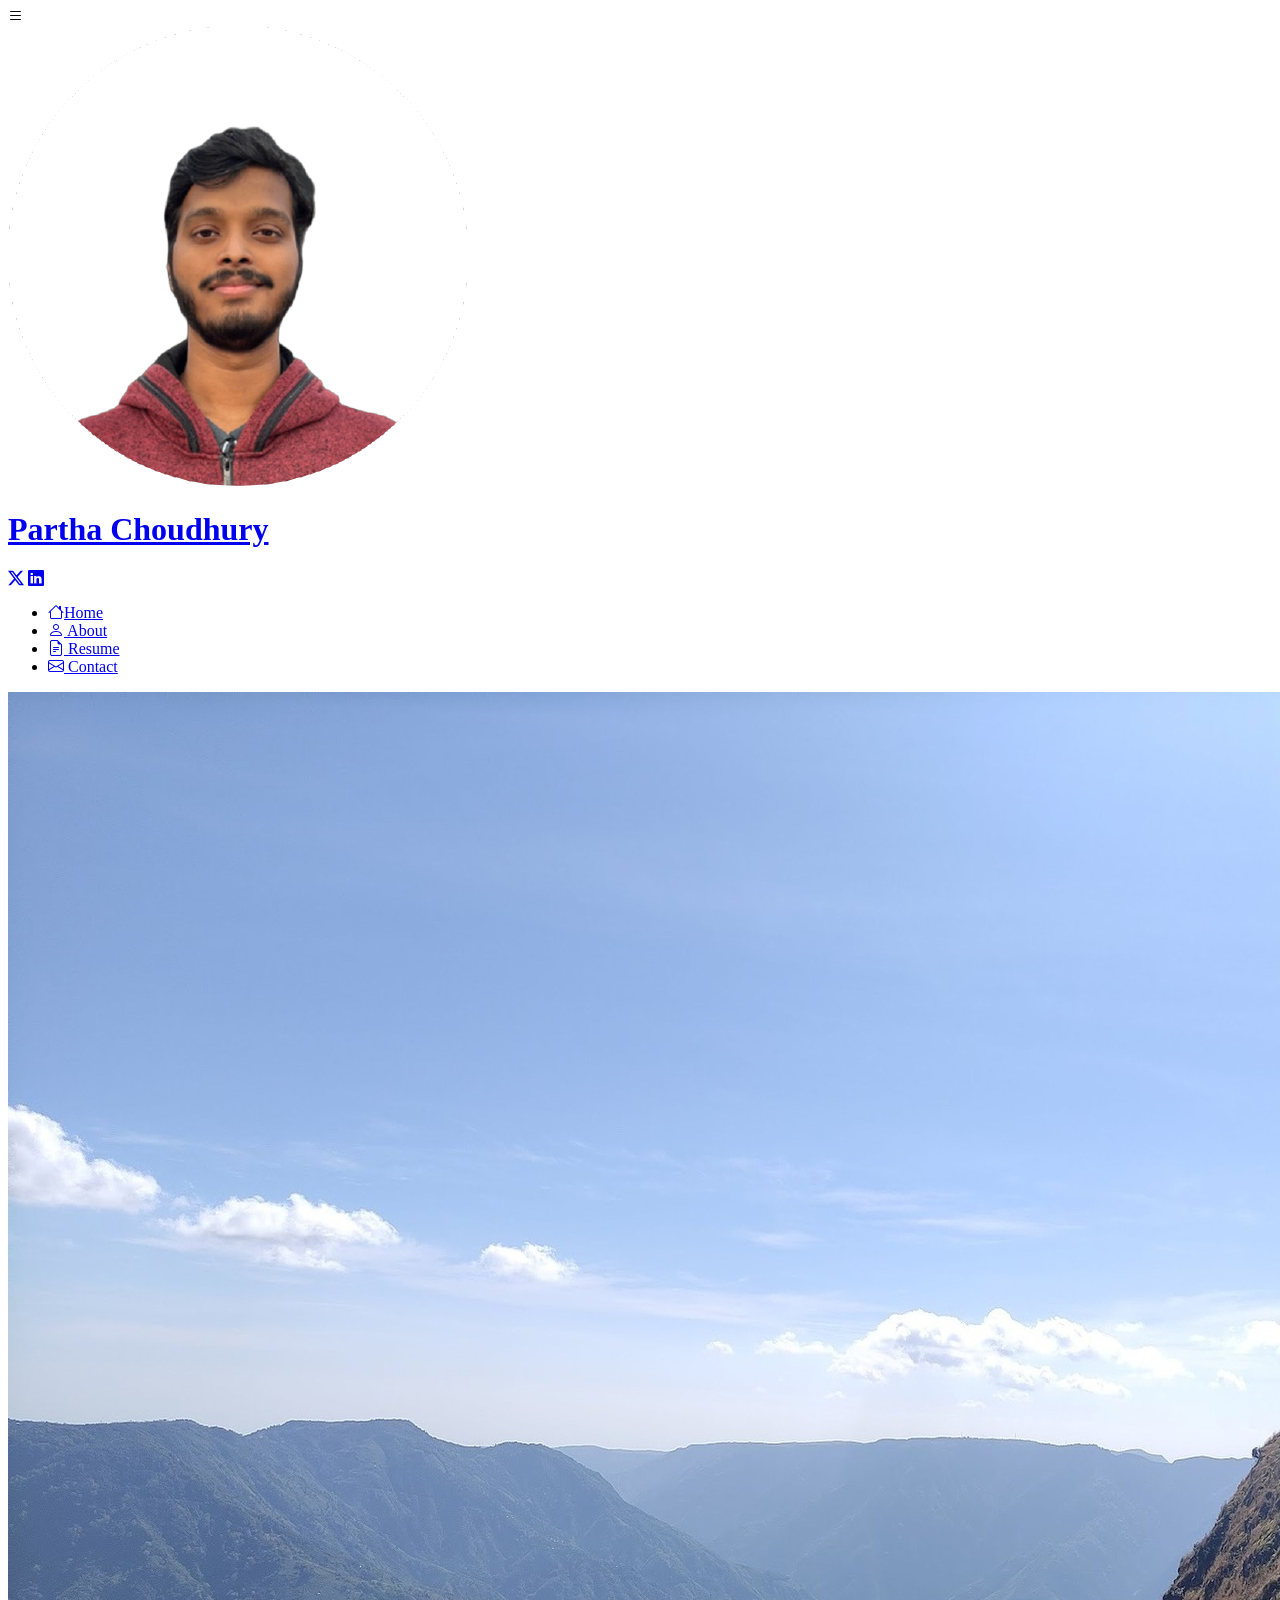
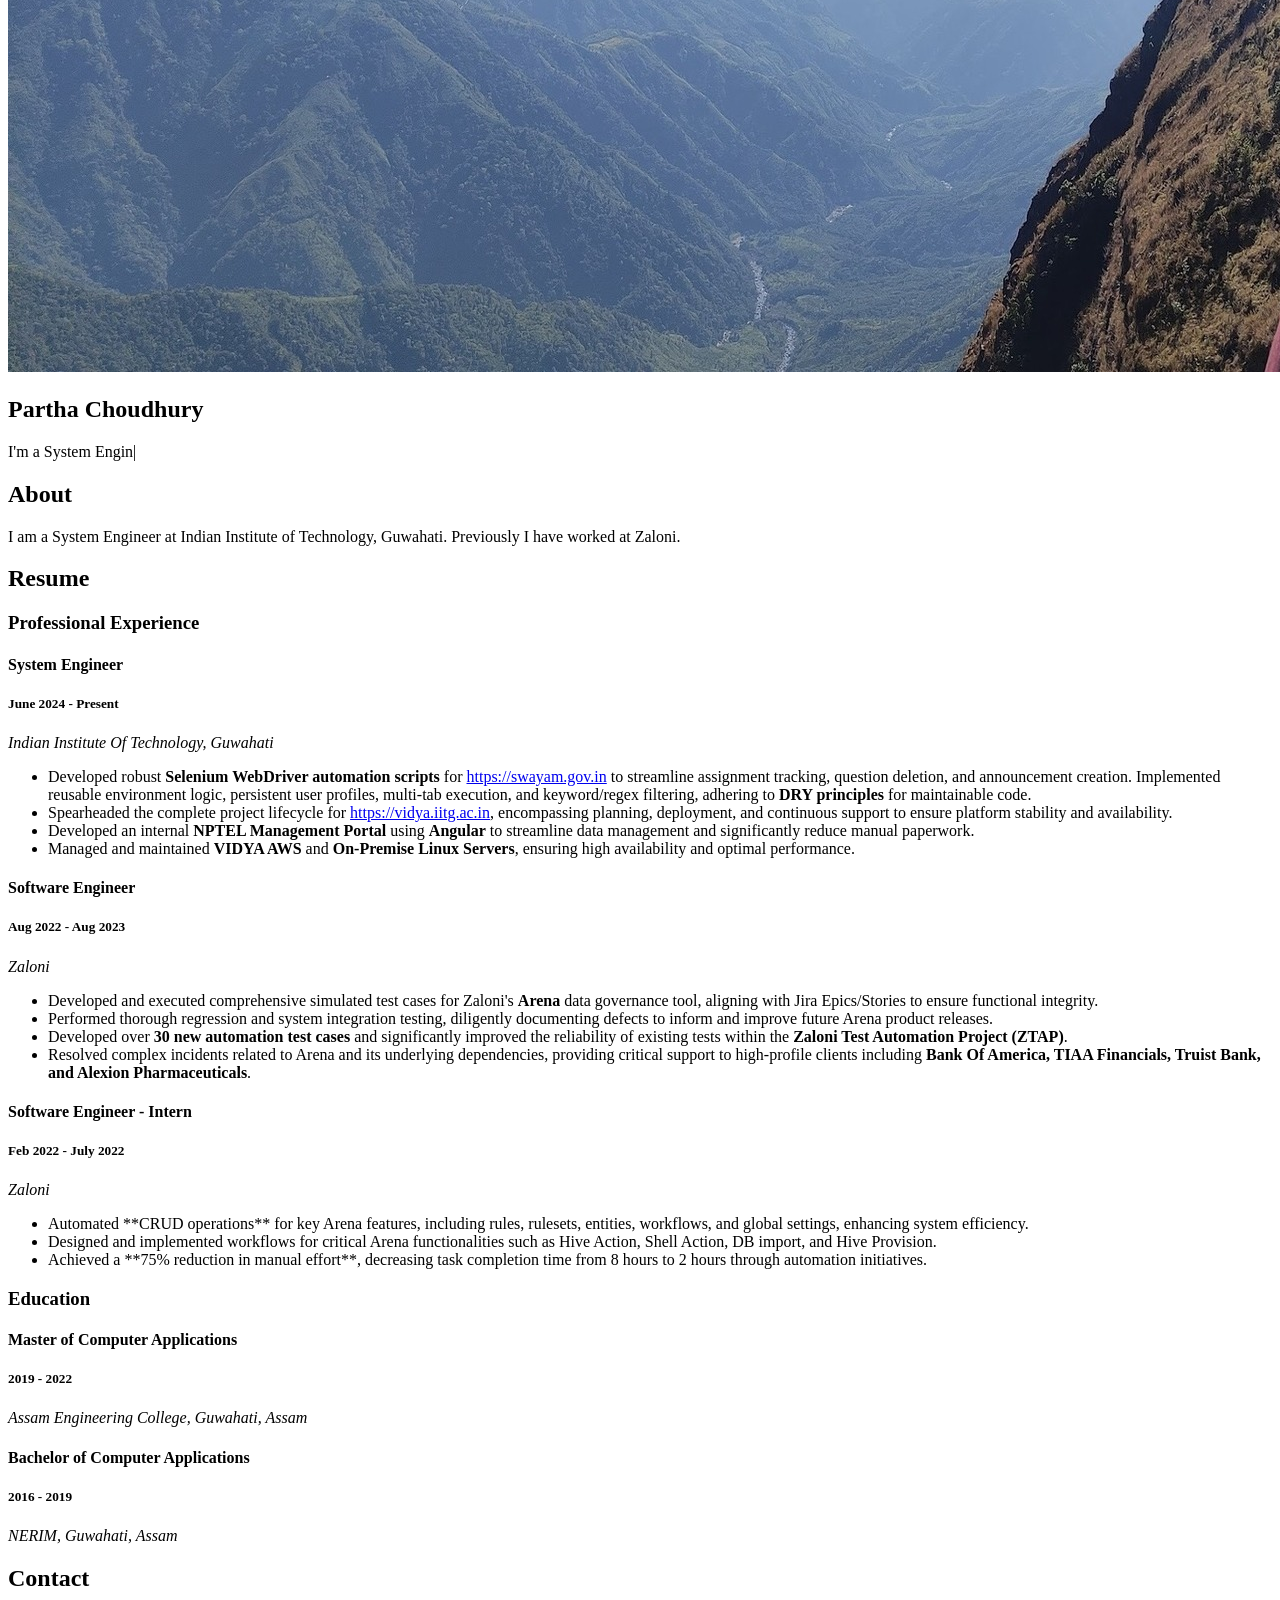
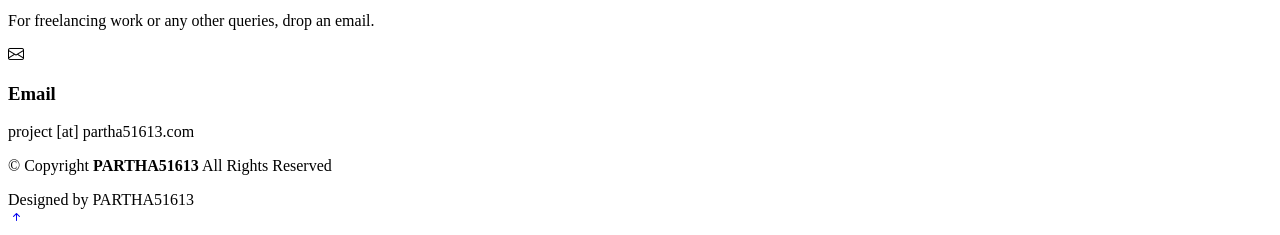
==== index.html @ d81b8157 "Update index.html" ====
<!DOCTYPE html>
<html lang="en">

<head>
  <meta charset="utf-8">
  <meta content="width=device-width, initial-scale=1.0" name="viewport">
  <title>Portfolio</title>
  <meta content="" name="description">
  <meta content="" name="keywords">

  <!-- Favicons -->
  <!-- <link href="assets/img/favicon.png" rel="icon"> -->
  <link href="assets/img/apple-touch-icon.png" rel="apple-touch-icon">

  <!-- Fonts -->
  <link href="https://fonts.googleapis.com" rel="preconnect">
  <link href="https://fonts.gstatic.com" rel="preconnect" crossorigin>
  <link href="https://fonts.googleapis.com/css2?family=Roboto:ital,wght@0,100;0,300;0,400;0,500;0,700;0,900;1,100;1,300;1,400;1,500;1,700;1,900&family=Poppins:ital,wght@0,100;0,200;0,300;0,400;0,500;0,600;0,700;0,800;0,900;1,100;1,200;1,300;1,400;1,500;1,600;1,700;1,800;1,900&family=Raleway:ital,wght@0,100;0,200;0,300;0,400;0,500;0,600;0,700;0,800;0,900;1,100;1,200;1,300;1,400;1,500;1,600;1,700;1,800;1,900&display=swap" rel="stylesheet">

  <!-- Vendor CSS Files -->
  <link href="assets/vendor/bootstrap/css/bootstrap.min.css" rel="stylesheet">
  <link href="assets/vendor/bootstrap-icons/bootstrap-icons.css" rel="stylesheet">
  <link href="assets/vendor/aos/aos.css" rel="stylesheet">
  <link href="assets/vendor/glightbox/css/glightbox.min.css" rel="stylesheet">
  <link href="assets/vendor/swiper/swiper-bundle.min.css" rel="stylesheet">

  <!-- Main CSS File -->
  <link href="assets/css/main.css" rel="stylesheet">
</head>

<body class="index-page">

  <header id="header" class="header dark-background d-flex flex-column">
    <i class="header-toggle d-xl-none bi bi-list"></i>

    <div class="profile-img">
      <img src="assets/img/my-profile-img.png" alt="" class="img-fluid rounded-circle">
    </div>

    <a href="index.html" class="logo d-flex align-items-center justify-content-center">
      <!-- Uncomment the line below if you also wish to use an image logo -->
      <!-- <img src="assets/img/logo.png" alt=""> -->
      <h1 class="sitename">Partha Choudhury</h1>
    </a>

    <div class="social-links text-center">
      <a href="https://x.com/partha51613" class="twitter"><i class="bi bi-twitter-x"></i></a>
      <a href="https://www.linkedin.com/in/partha51613/" class="linkedin"><i class="bi bi-linkedin"></i></a>
    </div>

    <nav id="navmenu" class="navmenu">
      <ul>
        <li><a href="#hero" class="active"><i class="bi bi-house navicon"></i>Home</a></li>
        <li><a href="#about"><i class="bi bi-person navicon"></i> About</a></li>
        <li><a href="#resume"><i class="bi bi-file-earmark-text navicon"></i> Resume</a></li>
        <!-- <li><a href="#portfolio"><i class="bi bi-images navicon"></i> Portfolio</a></li> -->
        <!-- <li><a href="#services"><i class="bi bi-hdd-stack navicon"></i> Services</a></li> -->
        <li><a href="#contact"><i class="bi bi-envelope navicon"></i> Contact</a></li>
      </ul>
    </nav>

  </header>

  <main class="main">

    <!-- Hero Section -->
    <section id="hero" class="hero section dark-background">

      <img src="assets/img/hero-bg.jpg" alt="" data-aos="fade-in" class="">

      <div class="container" data-aos="fade-up" data-aos-delay="100">
        <h2>Partha Choudhury</h2>
        <!-- <p>I'm <span class="typed" data-typed-items=" Developer, Freelancer, Photographer">Designer</span><span class="typed-cursor typed-cursor--blink" aria-hidden="true"></span><span class="typed-cursor typed-cursor--blink" aria-hidden="true"></span></p> -->
        <p>I'm a <span class="typed" data-typed-items="System Engineer, Freelancer">Designer</span><span class="typed-cursor typed-cursor--blink" aria-hidden="true"></span><span class="typed-cursor typed-cursor--blink" aria-hidden="true"></span></p>
      </div>

    </section><!-- /Hero Section -->

    <!-- About Section -->
    <section id="about" class="about section">

      <!-- Section Title -->
      <div class="container section-title" data-aos="fade-up">
        <h2>About</h2>
        <p>I am a System Engineer at Indian Institute of Technology, Guwahati. Previously I have worked at Zaloni.</p>
      </div><!-- End Section Title -->

      <!-- <div class="container" data-aos="fade-up" data-aos-delay="100">
        <div class="row gy-4 justify-content-center">
          <div class="col-lg-4">
            <img src="assets/img/my-profile-img.jpg" class="img-fluid" alt="">
          </div>
        </div>
      </div> -->
    </section><!-- /About Section -->

    <!-- Stats Section -->
    <!-- <section id="stats" class="stats section">

      <div class="container" data-aos="fade-up" data-aos-delay="100">

        <div class="row gy-4">

          <div class="col-lg-3 col-md-6">
            <div class="stats-item">
              <i class="bi bi-emoji-smile"></i>
              <span data-purecounter-start="0" data-purecounter-end="232" data-purecounter-duration="1" class="purecounter"></span>
              <p><strong>Happy Clients</strong> <span>consequuntur quae</span></p>
            </div>
          </div>
    
    
          <div class="col-lg-3 col-md-6">
            <div class="stats-item">
              <i class="bi bi-journal-richtext"></i>
              <span data-purecounter-start="0" data-purecounter-end="521" data-purecounter-duration="1" class="purecounter"></span>
              <p><strong>Projects</strong> <span>adipisci atque cum quia aut</span></p>
            </div>
          </div>

          <div class="col-lg-3 col-md-6">
            <div class="stats-item">
              <i class="bi bi-headset"></i>
              <span data-purecounter-start="0" data-purecounter-end="1453" data-purecounter-duration="1" class="purecounter"></span>
              <p><strong>Hours Of Support</strong> <span>aut commodi quaerat</span></p>
            </div>
          </div>
          <div class="col-lg-3 col-md-6">
            <div class="stats-item">
              <i class="bi bi-people"></i>
              <span data-purecounter-start="0" data-purecounter-end="32" data-purecounter-duration="1" class="purecounter"></span>
              <p><strong>Hard Workers</strong> <span>rerum asperiores dolor</span></p>
            </div>
          </div>

        </div>

      </div>

    </section> 
    -->

    <!-- Skills Section -->
    <section id="skills" class="skills section light-background">

      <!-- Section Title -->
      <!-- <div class="container section-title" data-aos="fade-up">
        <h2>Skills</h2>
        <p>Necessitatibus eius consequatur ex aliquid fuga eum quidem sint consectetur velit</p>
      </div>

      <div class="container" data-aos="fade-up" data-aos-delay="100">

        <div class="row skills-content skills-animation">

          <div class="col-lg-6">

            <div class="progress">
              <span class="skill"><span>HTML</span> <i class="val">100%</i></span>
              <div class="progress-bar-wrap">
                <div class="progress-bar" role="progressbar" aria-valuenow="100" aria-valuemin="0" aria-valuemax="100"></div>
              </div>
            </div>

            <div class="progress">
              <span class="skill"><span>CSS</span> <i class="val">90%</i></span>
              <div class="progress-bar-wrap">
                <div class="progress-bar" role="progressbar" aria-valuenow="90" aria-valuemin="0" aria-valuemax="100"></div>
              </div>
            </div>

            <div class="progress">
              <span class="skill"><span>JavaScript</span> <i class="val">75%</i></span>
              <div class="progress-bar-wrap">
                <div class="progress-bar" role="progressbar" aria-valuenow="75" aria-valuemin="0" aria-valuemax="100"></div>
              </div>
            </div>

          </div>

          <div class="col-lg-6">

            <div class="progress">
              <span class="skill"><span>PHP</span> <i class="val">80%</i></span>
              <div class="progress-bar-wrap">
                <div class="progress-bar" role="progressbar" aria-valuenow="80" aria-valuemin="0" aria-valuemax="100"></div>
              </div>
            </div>
            <div class="progress">
              <span class="skill"><span>WordPress/CMS</span> <i class="val">90%</i></span>
              <div class="progress-bar-wrap">
                <div class="progress-bar" role="progressbar" aria-valuenow="90" aria-valuemin="0" aria-valuemax="100"></div>
              </div>
            </div>

            <div class="progress">
              <span class="skill"><span>Photoshop</span> <i class="val">55%</i></span>
              <div class="progress-bar-wrap">
                <div class="progress-bar" role="progressbar" aria-valuenow="55" aria-valuemin="0" aria-valuemax="100"></div>
              </div>
            </div>

          </div>

        </div>

      </div>

    </section>

-->

    <!-- Resume Section -->
    <section id="resume" class="resume section">

      <!-- Section Title -->
      <div class="container section-title" data-aos="fade-up">
        <h2>Resume</h2>
      </div><!-- End Section Title -->

      <div class="container">

        <div class="row">
          <div class="col-lg-6" data-aos="fade-up" data-aos-delay="200">
            <h3 class="resume-title">Professional Experience</h3>
            <div class="resume-item">
                <h4>System Engineer</h4>
                <h5>June 2024 - Present</h5>
                <p><em>Indian Institute Of Technology, Guwahati</em></p>
              <ul>
                <li>Developed robust <strong>Selenium WebDriver automation scripts</strong> for <a href="https://swayam.gov.in">https://swayam.gov.in</a> to streamline assignment tracking, question deletion, and announcement creation. Implemented reusable environment logic, persistent user profiles, multi-tab execution, and keyword/regex filtering, adhering to <strong>DRY principles</strong> for maintainable code.</li>
                <li>Spearheaded the complete project lifecycle for <a href="https://vidya.iitg.ac.in">https://vidya.iitg.ac.in</a>, encompassing planning, deployment, and continuous support to ensure platform stability and availability.</li>
                <li>Developed an internal <strong>NPTEL Management Portal</strong> using <strong>Angular</strong> to streamline data management and significantly reduce manual paperwork.</li>
                <li>Managed and maintained <strong>VIDYA AWS</strong> and <strong>On-Premise Linux Servers</strong>, ensuring high availability and optimal performance.</li>
              </ul>
            </div>

            <!-- End Resume Item -->

            <div class="resume-item">
                <h4>Software Engineer</h4>
                <h5>Aug 2022 - Aug 2023</h5>
                <p><em>Zaloni</em></p>
              <ul>
                <li>Developed and executed comprehensive simulated test cases for Zaloni's <strong>Arena</strong> data governance tool, aligning with Jira Epics/Stories to ensure functional integrity.</li>
                <li>Performed thorough regression and system integration testing, diligently documenting defects to inform and improve future Arena product releases.</li>
                <li>Developed over <strong>30 new automation test cases</strong> and significantly improved the reliability of existing tests within the <strong>Zaloni Test Automation Project (ZTAP)</strong>.</li>
                <li>Resolved complex incidents related to Arena and its underlying dependencies, providing critical support to high-profile clients including <strong>Bank Of America, TIAA Financials, Truist Bank, and Alexion Pharmaceuticals</strong>.</li>
              </ul>
            </div>

            <!-- End Resume Item -->

            <div class="resume-item">
              <h4>Software Engineer - Intern</h4>
              <h5>Feb 2022 - July 2022</h5>
              <p><em>Zaloni</em></p>
              <ul>
                <li>Automated **CRUD operations** for key Arena features, including rules, rulesets, entities, workflows, and global settings, enhancing system efficiency.</li>
                <li>Designed and implemented workflows for critical Arena functionalities such as Hive Action, Shell Action, DB import, and Hive Provision.</li>
                <li>Achieved a **75% reduction in manual effort**, decreasing task completion time from 8 hours to 2 hours through automation initiatives.</li>
              </ul>
            </div>
            <!-- End Resume Item -->

          </div>

          <div class="col-lg-6" data-aos="fade-up" data-aos-delay="100">

            <h3 class="resume-title">Education</h3>
            <div class="resume-item">
              <h4>Master of Computer Applications</h4>
              <h5>2019 - 2022</h5>
              <p><em>Assam Engineering College, Guwahati, Assam</em></p>
            </div><!-- Edn Resume Item -->

            <div class="resume-item">
              <h4>Bachelor of Computer Applications</h4>
              <h5>2016 - 2019</h5>
              <p><em>NERIM, Guwahati, Assam</em></p>
            </div><!-- Edn Resume Item -->

          </div>

        </div>

        

      </div>

    </section><!-- /Resume Section -->

    <!-- Portfolio Section -->
   
   <!--  <section id="portfolio" class="portfolio section light-background">

       
      <div class="container section-title" data-aos="fade-up">
        <h2>Portfolio</h2>
        <p>Magnam dolores commodi suscipit. Necessitatibus eius consequatur ex aliquid fuga eum quidem. Sit sint consectetur velit. Quisquam quos quisquam cupiditate. Et nemo qui impedit suscipit alias ea. Quia fugiat sit in iste officiis commodi quidem hic quas.</p>
      </div>

      <div class="container">

        <div class="isotope-layout" data-default-filter="*" data-layout="masonry" data-sort="original-order">

          <ul class="portfolio-filters isotope-filters" data-aos="fade-up" data-aos-delay="100">
            <li data-filter="*" class="filter-active">All</li>
            <li data-filter=".filter-app">App</li>
            <li data-filter=".filter-product">Product</li>
            <li data-filter=".filter-branding">Branding</li>
            <li data-filter=".filter-books">Books</li>
          </ul>

          <div class="row gy-4 isotope-container" data-aos="fade-up" data-aos-delay="200">

            <div class="col-lg-4 col-md-6 portfolio-item isotope-item filter-app">
              <div class="portfolio-content h-100">
                <img src="assets/img/portfolio/app-1.jpg" class="img-fluid" alt="">
                <div class="portfolio-info">
                  <h4>App 1</h4>
                  <p>Lorem ipsum, dolor sit amet consectetur</p>
                  <a href="assets/img/portfolio/app-1.jpg" title="App 1" data-gallery="portfolio-gallery-app" class="glightbox preview-link"><i class="bi bi-zoom-in"></i></a>
                  <a href="portfolio-details.html" title="More Details" class="details-link"><i class="bi bi-link-45deg"></i></a>
                </div>
              </div>
            </div>

            <div class="col-lg-4 col-md-6 portfolio-item isotope-item filter-product">
              <div class="portfolio-content h-100">
                <img src="assets/img/portfolio/product-1.jpg" class="img-fluid" alt="">
                <div class="portfolio-info">
                  <h4>Product 1</h4>
                  <p>Lorem ipsum, dolor sit amet consectetur</p>
                  <a href="assets/img/portfolio/product-1.jpg" title="Product 1" data-gallery="portfolio-gallery-product" class="glightbox preview-link"><i class="bi bi-zoom-in"></i></a>
                  <a href="portfolio-details.html" title="More Details" class="details-link"><i class="bi bi-link-45deg"></i></a>
                </div>
              </div>
            </div>

            <div class="col-lg-4 col-md-6 portfolio-item isotope-item filter-branding">
              <div class="portfolio-content h-100">
                <img src="assets/img/portfolio/branding-1.jpg" class="img-fluid" alt="">
                <div class="portfolio-info">
                  <h4>Branding 1</h4>
                  <p>Lorem ipsum, dolor sit amet consectetur</p>
                  <a href="assets/img/portfolio/branding-1.jpg" title="Branding 1" data-gallery="portfolio-gallery-branding" class="glightbox preview-link"><i class="bi bi-zoom-in"></i></a>
                  <a href="portfolio-details.html" title="More Details" class="details-link"><i class="bi bi-link-45deg"></i></a>
                </div>
              </div>
            </div

            <div class="col-lg-4 col-md-6 portfolio-item isotope-item filter-books">
              <div class="portfolio-content h-100">
                <img src="assets/img/portfolio/books-1.jpg" class="img-fluid" alt="">
                <div class="portfolio-info">
                  <h4>Books 1</h4>
                  <p>Lorem ipsum, dolor sit amet consectetur</p>
                  <a href="assets/img/portfolio/books-1.jpg" title="Branding 1" data-gallery="portfolio-gallery-book" class="glightbox preview-link"><i class="bi bi-zoom-in"></i></a>
                  <a href="portfolio-details.html" title="More Details" class="details-link"><i class="bi bi-link-45deg"></i></a>
                </div>
              </div>
            </div>

            <div class="col-lg-4 col-md-6 portfolio-item isotope-item filter-app">
              <div class="portfolio-content h-100">
                <img src="assets/img/portfolio/app-2.jpg" class="img-fluid" alt="">
                <div class="portfolio-info">
                  <h4>App 2</h4>
                  <p>Lorem ipsum, dolor sit amet consectetur</p>
                  <a href="assets/img/portfolio/app-2.jpg" title="App 2" data-gallery="portfolio-gallery-app" class="glightbox preview-link"><i class="bi bi-zoom-in"></i></a>
                  <a href="portfolio-details.html" title="More Details" class="details-link"><i class="bi bi-link-45deg"></i></a>
                </div>
              </div>
            </div>

            <div class="col-lg-4 col-md-6 portfolio-item isotope-item filter-product">
              <div class="portfolio-content h-100">
                <img src="assets/img/portfolio/product-2.jpg" class="img-fluid" alt="">
                <div class="portfolio-info">
                  <h4>Product 2</h4>
                  <p>Lorem ipsum, dolor sit amet consectetur</p>
                  <a href="assets/img/portfolio/product-2.jpg" title="Product 2" data-gallery="portfolio-gallery-product" class="glightbox preview-link"><i class="bi bi-zoom-in"></i></a>
                  <a href="portfolio-details.html" title="More Details" class="details-link"><i class="bi bi-link-45deg"></i></a>
                </div>
              </div>
            </div>

            <div class="col-lg-4 col-md-6 portfolio-item isotope-item filter-branding">
              <div class="portfolio-content h-100">
                <img src="assets/img/portfolio/branding-2.jpg" class="img-fluid" alt="">
                <div class="portfolio-info">
                  <h4>Branding 2</h4>
                  <p>Lorem ipsum, dolor sit amet consectetur</p>
                  <a href="assets/img/portfolio/branding-2.jpg" title="Branding 2" data-gallery="portfolio-gallery-branding" class="glightbox preview-link"><i class="bi bi-zoom-in"></i></a>
                  <a href="portfolio-details.html" title="More Details" class="details-link"><i class="bi bi-link-45deg"></i></a>
                </div>
              </div>
            </div>

            <div class="col-lg-4 col-md-6 portfolio-item isotope-item filter-books">
              <div class="portfolio-content h-100">
                <img src="assets/img/portfolio/books-2.jpg" class="img-fluid" alt="">
                <div class="portfolio-info">
                  <h4>Books 2</h4>
                  <p>Lorem ipsum, dolor sit amet consectetur</p>
                  <a href="assets/img/portfolio/books-2.jpg" title="Branding 2" data-gallery="portfolio-gallery-book" class="glightbox preview-link"><i class="bi bi-zoom-in"></i></a>
                  <a href="portfolio-details.html" title="More Details" class="details-link"><i class="bi bi-link-45deg"></i></a>
                </div>
              </div>
            </div>

            <div class="col-lg-4 col-md-6 portfolio-item isotope-item filter-app">
              <div class="portfolio-content h-100">
                <img src="assets/img/portfolio/app-3.jpg" class="img-fluid" alt="">
                <div class="portfolio-info">
                  <h4>App 3</h4>
                  <p>Lorem ipsum, dolor sit amet consectetur</p>
                  <a href="assets/img/portfolio/app-3.jpg" title="App 3" data-gallery="portfolio-gallery-app" class="glightbox preview-link"><i class="bi bi-zoom-in"></i></a>
                  <a href="portfolio-details.html" title="More Details" class="details-link"><i class="bi bi-link-45deg"></i></a>
                </div>
              </div>
            </div>

            <div class="col-lg-4 col-md-6 portfolio-item isotope-item filter-product">
              <div class="portfolio-content h-100">
                <img src="assets/img/portfolio/product-3.jpg" class="img-fluid" alt="">
                <div class="portfolio-info">
                  <h4>Product 3</h4>
                  <p>Lorem ipsum, dolor sit amet consectetur</p>
                  <a href="assets/img/portfolio/product-3.jpg" title="Product 3" data-gallery="portfolio-gallery-product" class="glightbox preview-link"><i class="bi bi-zoom-in"></i></a>
                  <a href="portfolio-details.html" title="More Details" class="details-link"><i class="bi bi-link-45deg"></i></a>
                </div>
              </div>
            </div>
            <div class="col-lg-4 col-md-6 portfolio-item isotope-item filter-branding">
              <div class="portfolio-content h-100">
                <img src="assets/img/portfolio/branding-3.jpg" class="img-fluid" alt="">
                <div class="portfolio-info">
                  <h4>Branding 3</h4>
                  <p>Lorem ipsum, dolor sit amet consectetur</p>
                  <a href="assets/img/portfolio/branding-3.jpg" title="Branding 2" data-gallery="portfolio-gallery-branding" class="glightbox preview-link"><i class="bi bi-zoom-in"></i></a>
                  <a href="portfolio-details.html" title="More Details" class="details-link"><i class="bi bi-link-45deg"></i></a>
                </div>
              </div>
            </div>

            <div class="col-lg-4 col-md-6 portfolio-item isotope-item filter-books">
              <div class="portfolio-content h-100">
                <img src="assets/img/portfolio/books-3.jpg" class="img-fluid" alt="">
                <div class="portfolio-info">
                  <h4>Books 3</h4>
                  <p>Lorem ipsum, dolor sit amet consectetur</p>
                  <a href="assets/img/portfolio/books-3.jpg" title="Branding 3" data-gallery="portfolio-gallery-book" class="glightbox preview-link"><i class="bi bi-zoom-in"></i></a>
                  <a href="portfolio-details.html" title="More Details" class="details-link"><i class="bi bi-link-45deg"></i></a>
                </div>
              </div>
            </div>

          </div>
        </div>
      </div>

    </section>

    <!-- Contact Section -->
    <section id="contact" class="contact section">

      <!-- Section Title -->
      <div class="container section-title" data-aos="fade-up">
        <h2>Contact</h2>
        <p>For freelancing work or any other queries, drop an email.</p>
      </div><!-- End Section Title -->

      <div class="container" data-aos="fade-up" data-aos-delay="100">

        <div class="row gy-4">

          <div class="col-lg-12">

            <div class="info-wrap">

              <div class="info-item d-flex" data-aos="fade-up" data-aos-delay="400">
                <i class="bi bi-envelope flex-shrink-0"></i>
                <div>
                  <h3>Email</h3>
                  <p>project [at] partha51613.com</p>
                </div>
              </div><!-- End Info Item -->

            </div>
          </div>

        </div>

      </div>

    </section><!-- /Contact Section -->

  </main>

  <footer id="footer" class="footer position-relative light-background">

    <div class="container">
      <div class="copyright text-center ">
        <p>© <span>Copyright</span> <strong class="px-1 sitename">PARTHA51613</strong> <span>All Rights Reserved</span></p>
      </div>
      <div class="credits">
        Designed by PARTHA51613</a>
      </div>
    </div>

  </footer>

  <!-- Scroll Top -->
  <a href="#" id="scroll-top" class="scroll-top d-flex align-items-center justify-content-center"><i class="bi bi-arrow-up-short"></i></a>

  <!-- Preloader -->
  <div id="preloader"></div>

  <!-- Vendor JS Files -->
  <script src="assets/vendor/bootstrap/js/bootstrap.bundle.min.js"></script>
  <script src="assets/vendor/php-email-form/validate.js"></script>
  <script src="assets/vendor/aos/aos.js"></script>
  <script src="assets/vendor/typed.js/typed.umd.js"></script>
  <script src="assets/vendor/purecounter/purecounter_vanilla.js"></script>
  <script src="assets/vendor/waypoints/noframework.waypoints.js"></script>
  <script src="assets/vendor/glightbox/js/glightbox.min.js"></script>
  <script src="assets/vendor/imagesloaded/imagesloaded.pkgd.min.js"></script>
  <script src="assets/vendor/isotope-layout/isotope.pkgd.min.js"></script>
  <script src="assets/vendor/swiper/swiper-bundle.min.js"></script>

  <!-- Main JS File -->
  <script src="assets/js/main.js"></script>

</body>

</html>
---- assets/css/main.css ----
/**
* Template Name: iPortfolio
* Template URL: https://bootstrapmade.com/iportfolio-bootstrap-portfolio-websites-template/
* Updated: Jun 29 2024 with Bootstrap v5.3.3
* Author: BootstrapMade.com
* License: https://bootstrapmade.com/license/
*/

/*--------------------------------------------------------------
# Font & Color Variables
# Help: https://bootstrapmade.com/color-system/
--------------------------------------------------------------*/
/* Fonts */
:root {
  --default-font: "Roboto",  system-ui, -apple-system, "Segoe UI", Roboto, "Helvetica Neue", Arial, "Noto Sans", "Liberation Sans", sans-serif, "Apple Color Emoji", "Segoe UI Emoji", "Segoe UI Symbol", "Noto Color Emoji";
  --heading-font: "Raleway",  sans-serif;
  --nav-font: "Poppins",  sans-serif;
}

/* Global Colors - The following color variables are used throughout the website. Updating them here will change the color scheme of the entire website */
:root { 
  --background-color: #ffffff; /* Background color for the entire website, including individual sections */
  --default-color: #272829; /* Default color used for the majority of the text content across the entire website */
  --heading-color: #050d18; /* Color for headings, subheadings and title throughout the website */
  --accent-color: #149ddd; /* Accent color that represents your brand on the website. It's used for buttons, links, and other elements that need to stand out */
  --surface-color: #ffffff; /* The surface color is used as a background of boxed elements within sections, such as cards, icon boxes, or other elements that require a visual separation from the global background. */
  --contrast-color: #ffffff; /* Contrast color for text, ensuring readability against backgrounds of accent, heading, or default colors. */
}

/* Nav Menu Colors - The following color variables are used specifically for the navigation menu. They are separate from the global colors to allow for more customization options */
:root {
  --nav-color: #a8a9b4;  /* The default color of the main navmenu links */
  --nav-hover-color: #ffffff; /* Applied to main navmenu links when they are hovered over or active */
  --nav-mobile-background-color: #040b14; /* Used as the background color for mobile navigation menu */
  --nav-dropdown-background-color: #040b14; /* Used as the background color for dropdown items that appear when hovering over primary navigation items */
  --nav-dropdown-color: #a8a9b4; /* Used for navigation links of the dropdown items in the navigation menu. */
  --nav-dropdown-hover-color: #ffffff; /* Similar to --nav-hover-color, this color is applied to dropdown navigation links when they are hovered over. */
}

/* Color Presets - These classes override global colors when applied to any section or element, providing reuse of the sam color scheme. */

.light-background {
  --background-color: #f4fafd;
  --surface-color: #ffffff;
}

.dark-background {
  --background-color: #040b14;
  --default-color: #ffffff;
  --heading-color: #ffffff;
  --surface-color: #151f2b;
  --contrast-color: #ffffff;
}

/* Smooth scroll */
:root {
  scroll-behavior: smooth;
}

/*--------------------------------------------------------------
# General Styling & Shared Classes
--------------------------------------------------------------*/
body {
  color: var(--default-color);
  background-color: var(--background-color);
  font-family: var(--default-font);
}

a {
  color: var(--accent-color);
  text-decoration: none;
  transition: 0.3s;
}

a:hover {
  color: color-mix(in srgb, var(--accent-color), transparent 25%);
  text-decoration: none;
}

h1,
h2,
h3,
h4,
h5,
h6 {
  color: var(--heading-color);
  font-family: var(--heading-font);
}

/* PHP Email Form Messages
------------------------------*/
.php-email-form .error-message {
  display: none;
  background: #df1529;
  color: #ffffff;
  text-align: left;
  padding: 15px;
  margin-bottom: 24px;
  font-weight: 600;
}

.php-email-form .sent-message {
  display: none;
  color: #ffffff;
  background: #059652;
  text-align: center;
  padding: 15px;
  margin-bottom: 24px;
  font-weight: 600;
}

.php-email-form .loading {
  display: none;
  background: var(--surface-color);
  text-align: center;
  padding: 15px;
  margin-bottom: 24px;
}

.php-email-form .loading:before {
  content: "";
  display: inline-block;
  border-radius: 50%;
  width: 24px;
  height: 24px;
  margin: 0 10px -6px 0;
  border: 3px solid var(--accent-color);
  border-top-color: var(--surface-color);
  animation: php-email-form-loading 1s linear infinite;
}

@keyframes php-email-form-loading {
  0% {
    transform: rotate(0deg);
  }

  100% {
    transform: rotate(360deg);
  }
}

/*--------------------------------------------------------------
# Global Header
--------------------------------------------------------------*/
.header {
  color: var(--default-color);
  background-color: var(--background-color);
  position: fixed;
  top: 0;
  left: 0;
  bottom: 0;
  padding: 0 15px;
  width: 300px;
  transition: all ease-in-out 0.3s;
  overflow-y: auto;
  z-index: 997;
  border-right: 1px solid color-mix(in srgb, var(--default-color), transparent 90%);
}

.header .profile-img img {
  margin: 15px auto;
  display: block;
  width: 120px;
  border: 8px solid color-mix(in srgb, var(--default-color), transparent 85%);
}

.header .logo {
  line-height: 1;
  margin-bottom: 15px;
}

.header .logo img {
  max-height: 32px;
  margin-right: 8px;
}

.header .logo h1 {
  font-size: 24px;
  margin: 0;
  font-weight: 700;
  color: var(--heading-color);
}

.header .social-links {
  margin: 0 0 20px 0;
}

.header .social-links a {
  font-size: 16px;
  display: inline-flex;
  align-items: center;
  justify-content: center;
  background: color-mix(in srgb, var(--default-color), transparent 90%);
  color: var(--default-color);
  margin: 0 2px;
  border-radius: 50%;
  text-align: center;
  width: 40px;
  height: 40px;
  transition: 0.3s;
}

.header .social-links a:hover {
  color: var(--contrast-color);
  background: var(--accent-color);
}

@media (min-width: 1200px) {

  .header~main,
  .header~#footer {
    margin-left: 300px;
  }
}

@media (max-width: 1199px) {
  .header {
    left: -100%;
  }
}

.header.header-show {
  left: 0;
}

.header .header-toggle {
  color: var(--contrast-color);
  background-color: var(--accent-color);
  font-size: 22px;
  display: flex;
  align-items: center;
  justify-content: center;
  width: 40px;
  height: 40px;
  border-radius: 50%;
  cursor: pointer;
  position: fixed;
  top: 15px;
  right: 15px;
  z-index: 9999;
  transition: background-color 0.3s;
}

.header .header-toggle:hover {
  color: var(--contrast-color);
  background-color: color-mix(in srgb, var(--accent-color) 90%, white 15%);
}

/*--------------------------------------------------------------
# Navigation Menu
--------------------------------------------------------------*/
.mobile-nav-toggle {
  display: none;
}

.navmenu {
  padding: 0;
  z-index: 9997;
}

.navmenu ul {
  list-style: none;
  padding: 0 0 20px 0;
  margin: 0;
}

.navmenu a,
.navmenu a:focus {
  color: var(--nav-color);
  padding: 15px 10px;
  font-family: var(--nav-font);
  font-size: 16px;
  font-weight: 400;
  display: flex;
  align-items: center;
  white-space: nowrap;
  transition: 0.3s;
  width: 100%;
}

.navmenu a .navicon,
.navmenu a:focus .navicon {
  font-size: 20px;
  margin-right: 10px;
}

.navmenu a .toggle-dropdown,
.navmenu a:focus .toggle-dropdown {
  font-size: 12px;
  line-height: 0;
  margin-left: auto;
  width: 30px;
  height: 30px;
  display: flex;
  align-items: center;
  justify-content: center;
  border-radius: 50%;
  transition: 0.3s;
  flex-shrink: 0;
  background-color: color-mix(in srgb, var(--accent-color), transparent 90%);
}

.navmenu a .toggle-dropdown:hover,
.navmenu a:focus .toggle-dropdown:hover {
  background-color: var(--accent-color);
  color: var(--contrast-color);
}

.navmenu a:hover,
.navmenu .active,
.navmenu .active:focus {
  color: var(--nav-hover-color);
}

.navmenu a:hover .navicon,
.navmenu .active .navicon,
.navmenu .active:focus .navicon {
  color: var(--accent-color);
}

.navmenu .active .toggle-dropdown,
.navmenu .active:focus .toggle-dropdown {
  background-color: var(--accent-color);
  color: var(--contrast-color);
  transform: rotate(180deg);
}

.navmenu .dropdown {
  display: block;
}

.navmenu .dropdown a,
.navmenu .dropdown a:focus {
  color: --nav-dropdown-color;
}

.navmenu .dropdown a:hover,
.navmenu .dropdown .active,
.navmenu .dropdown .active:focus {
  color: var(--nav-dropdown-hover-color);
}

.navmenu .dropdown ul {
  position: static;
  display: none;
  z-index: 99;
  padding: 5px 10px;
  margin: 5px 10px;
  background-color: var(--nav-dropdown-background-color);
  border: 1px solid color-mix(in srgb, var(--default-color), transparent 90%);
  box-shadow: none;
  transition: all 0.5s ease-in-out;
}

.navmenu .dropdown ul ul {
  background-color: rgba(33, 37, 41, 0.1);
}

.navmenu .dropdown>.dropdown-active {
  display: block;
  background-color: rgba(33, 37, 41, 0.03);
}

/*--------------------------------------------------------------
# Global Footer
--------------------------------------------------------------*/
.footer {
  color: var(--default-color);
  background-color: var(--background-color);
  font-size: 14px;
  padding: 40px 0;
  position: relative;
  border-top: 1px solid color-mix(in srgb, var(--default-color), transparent 90%);
}

.footer .copyright p {
  margin-bottom: 0;
}

.footer .credits {
  margin-top: 4px;
  font-size: 13px;
  text-align: center;
}

/*--------------------------------------------------------------
# Preloader
--------------------------------------------------------------*/
#preloader {
  position: fixed;
  inset: 0;
  z-index: 999999;
  overflow: hidden;
  background: var(--background-color);
  transition: all 0.6s ease-out;
}

#preloader:before {
  content: "";
  position: fixed;
  top: calc(50% - 30px);
  left: calc(50% - 30px);
  border: 6px solid #ffffff;
  border-color: var(--accent-color) transparent var(--accent-color) transparent;
  border-radius: 50%;
  width: 60px;
  height: 60px;
  animation: animate-preloader 1.5s linear infinite;
}

@keyframes animate-preloader {
  0% {
    transform: rotate(0deg);
  }

  100% {
    transform: rotate(360deg);
  }
}

/*--------------------------------------------------------------
# Scroll Top Button
--------------------------------------------------------------*/
.scroll-top {
  position: fixed;
  visibility: hidden;
  opacity: 0;
  right: 15px;
  bottom: -15px;
  z-index: 99999;
  background-color: var(--accent-color);
  width: 44px;
  height: 44px;
  border-radius: 50px;
  transition: all 0.4s;
}

.scroll-top i {
  font-size: 24px;
  color: var(--contrast-color);
  line-height: 0;
}

.scroll-top:hover {
  background-color: color-mix(in srgb, var(--accent-color), transparent 20%);
  color: var(--contrast-color);
}

.scroll-top.active {
  visibility: visible;
  opacity: 1;
  bottom: 15px;
}

/*--------------------------------------------------------------
# Disable aos animation delay on mobile devices
--------------------------------------------------------------*/
@media screen and (max-width: 768px) {
  [data-aos-delay] {
    transition-delay: 0 !important;
  }
}

/*--------------------------------------------------------------
# Global Page Titles & Breadcrumbs
--------------------------------------------------------------*/
.page-title {
  color: var(--default-color);
  background-color: var(--background-color);
  padding: 25px 0;
  position: relative;
}

.page-title h1 {
  font-size: 24px;
  font-weight: 700;
}

.page-title .breadcrumbs ol {
  display: flex;
  flex-wrap: wrap;
  list-style: none;
  padding: 0;
  margin: 0;
  font-size: 14px;
  font-weight: 400;
}

.page-title .breadcrumbs ol li+li {
  padding-left: 10px;
}

.page-title .breadcrumbs ol li+li::before {
  content: "/";
  display: inline-block;
  padding-right: 10px;
  color: color-mix(in srgb, var(--default-color), transparent 70%);
}

/*--------------------------------------------------------------
# Global Sections
--------------------------------------------------------------*/
section,
.section {
  color: var(--default-color);
  background-color: var(--background-color);
  padding: 60px 0;
  overflow: clip;
}

/*--------------------------------------------------------------
# Global Section Titles
--------------------------------------------------------------*/
.section-title {
  padding-bottom: 60px;
  position: relative;
}

.section-title h2 {
  font-size: 32px;
  font-weight: 700;
  margin-bottom: 20px;
  padding-bottom: 20px;
  position: relative;
}

.section-title h2:after {
  content: "";
  position: absolute;
  display: block;
  width: 50px;
  height: 3px;
  background: var(--accent-color);
  left: 0;
  bottom: 0;
}

.section-title p {
  margin-bottom: 0;
}

/*--------------------------------------------------------------
# Hero Section
--------------------------------------------------------------*/
.hero {
  width: 100%;
  min-height: 100vh;
  position: relative;
  padding: 80px 0;
  display: flex;
  align-items: center;
  justify-content: center;
}

.hero img {
  position: absolute;
  inset: 0;
  display: block;
  width: 100%;
  height: 100%;
  object-fit: cover;
  z-index: 1;
}

.hero:before {
  content: "";
  background: color-mix(in srgb, var(--background-color), transparent 70%);
  position: absolute;
  inset: 0;
  z-index: 2;
}

.hero .container {
  position: relative;
  z-index: 3;
}

.hero h2 {
  margin: 0;
  font-size: 64px;
  font-weight: 700;
}

.hero p {
  margin: 5px 0 0 0;
  font-size: 26px;
}

.hero p span {
  letter-spacing: 1px;
  border-bottom: 2px solid var(--accent-color);
}

.hero .social-links {
  margin-top: 25px;
}

.hero .social-links a {
  font-size: 24px;
  display: inline-block;
  color: color-mix(in srgb, var(--default-color), transparent 50%);
  line-height: 1;
  margin-right: 20px;
  transition: 0.3s;
}

.hero .social-links a:hover {
  color: var(--accent-color);
}

@media (max-width: 768px) {
  .hero h2 {
    font-size: 32px;
  }

  .hero p {
    font-size: 20px;
  }
}

/*--------------------------------------------------------------
# About Section
--------------------------------------------------------------*/
.about .content h2 {
  font-weight: 700;
  font-size: 24px;
}

.about .content ul {
  list-style: none;
  padding: 0;
}

.about .content ul li {
  margin-bottom: 20px;
  display: flex;
  align-items: center;
}

.about .content ul strong {
  margin-right: 10px;
}

.about .content ul i {
  font-size: 16px;
  margin-right: 5px;
  color: var(--accent-color);
  line-height: 0;
}

/*--------------------------------------------------------------
# Stats Section
--------------------------------------------------------------*/
.stats .stats-item {
  padding: 30px;
  width: 100%;
}

.stats .stats-item i {
  color: var(--accent-color);
  display: block;
  font-size: 44px;
  float: left;
  line-height: 0;
}

.stats .stats-item .purecounter {
  color: var(--heading-color);
  font-size: 48px;
  line-height: 40px;
  display: block;
  font-weight: 700;
  margin-left: 60px;
}

.stats .stats-item p {
  color: color-mix(in srgb, var(--default-color), transparent 40%);
  padding: 15px 0 0 0;
  margin: 0 0 0 60px;
  font-family: var(--heading-font);
  font-size: 14px;
}

/*--------------------------------------------------------------
# Skills Section
--------------------------------------------------------------*/
.skills .progress {
  height: 60px;
  display: block;
  background: none;
  border-radius: 0;
}

.skills .progress .skill {
  color: var(--heading-color);
  padding: 0;
  margin: 0 0 6px 0;
  text-transform: uppercase;
  display: block;
  font-weight: 600;
  font-family: var(--heading-font);
}

.skills .progress .skill .val {
  float: right;
  font-style: normal;
}

.skills .progress-bar-wrap {
  background: color-mix(in srgb, var(--default-color), transparent 90%);
  height: 10px;
}

.skills .progress-bar {
  width: 1px;
  height: 10px;
  transition: 0.9s;
  background-color: var(--accent-color);
}

/*--------------------------------------------------------------
# Resume Section
--------------------------------------------------------------*/
.resume .resume-title {
  color: var(--heading-color);
  font-size: 26px;
  font-weight: 700;
  margin-top: 20px;
  margin-bottom: 20px;
}

.resume .resume-item {
  padding: 0 0 20px 20px;
  margin-top: -2px;
  border-left: 2px solid var(--accent-color);
  position: relative;
}

.resume .resume-item h4 {
  line-height: 18px;
  font-size: 18px;
  font-weight: 600;
  text-transform: uppercase;
  color: color-mix(in srgb, var(--default-color), transparent 20%);
  margin-bottom: 10px;
}

.resume .resume-item h5 {
  font-size: 16px;
  padding: 5px 15px;
  display: inline-block;
  font-weight: 600;
  margin-bottom: 10px;
}

.resume .resume-item ul {
  padding-left: 20px;
}

.resume .resume-item ul li {
  padding-bottom: 10px;
}

.resume .resume-item:last-child {
  padding-bottom: 0;
}

.resume .resume-item::before {
  content: "";
  position: absolute;
  width: 16px;
  height: 16px;
  border-radius: 50px;
  left: -9px;
  top: 0;
  background: var(--background-color);
  border: 2px solid var(--accent-color);
}

/*--------------------------------------------------------------
# Portfolio Section
--------------------------------------------------------------*/
.portfolio .portfolio-filters {
  padding: 0;
  margin: 0 auto 20px auto;
  list-style: none;
  text-align: center;
}

.portfolio .portfolio-filters li {
  cursor: pointer;
  display: inline-block;
  padding: 0;
  font-size: 14px;
  font-weight: 400;
  margin: 0 10px;
  line-height: 1;
  text-transform: uppercase;
  margin-bottom: 10px;
  transition: all 0.3s ease-in-out;
}

.portfolio .portfolio-filters li:hover,
.portfolio .portfolio-filters li.filter-active {
  color: var(--accent-color);
}

.portfolio .portfolio-filters li:first-child {
  margin-left: 0;
}

.portfolio .portfolio-filters li:last-child {
  margin-right: 0;
}

@media (max-width: 575px) {
  .portfolio .portfolio-filters li {
    font-size: 14px;
    margin: 0 5px;
  }
}

.portfolio .portfolio-content {
  position: relative;
  overflow: hidden;
}

.portfolio .portfolio-content img {
  transition: 0.3s;
}

.portfolio .portfolio-content .portfolio-info {
  opacity: 0;
  position: absolute;
  inset: 0;
  z-index: 3;
  transition: all ease-in-out 0.3s;
  background: rgba(0, 0, 0, 0.6);
  padding: 15px;
}

.portfolio .portfolio-content .portfolio-info h4 {
  font-size: 14px;
  padding: 5px 10px;
  font-weight: 400;
  color: #ffffff;
  display: inline-block;
  background-color: var(--accent-color);
}

.portfolio .portfolio-content .portfolio-info p {
  position: absolute;
  bottom: 10px;
  text-align: center;
  display: inline-block;
  left: 0;
  right: 0;
  font-size: 16px;
  font-weight: 600;
  color: rgba(255, 255, 255, 0.8);
}

.portfolio .portfolio-content .portfolio-info .preview-link,
.portfolio .portfolio-content .portfolio-info .details-link {
  position: absolute;
  left: calc(50% - 40px);
  font-size: 26px;
  top: calc(50% - 14px);
  color: #fff;
  transition: 0.3s;
  line-height: 1.2;
}

.portfolio .portfolio-content .portfolio-info .preview-link:hover,
.portfolio .portfolio-content .portfolio-info .details-link:hover {
  color: var(--accent-color);
}

.portfolio .portfolio-content .portfolio-info .details-link {
  left: 50%;
  font-size: 34px;
  line-height: 0;
}

.portfolio .portfolio-content:hover .portfolio-info {
  opacity: 1;
}

.portfolio .portfolio-content:hover img {
  transform: scale(1.1);
}

/*--------------------------------------------------------------
# Services Section
--------------------------------------------------------------*/
.services .service-item {
  position: relative;
}

.services .service-item .icon {
  background: var(--accent-color);
  display: flex;
  align-items: center;
  justify-content: center;
  width: 54px;
  height: 54px;
  border-radius: 50%;
  transition: 0.5s;
  border: 1px solid var(--accent-color);
  margin-right: 20px;
}

.services .service-item .icon i {
  color: var(--contrast-color);
  font-size: 24px;
  line-height: 0;
}

.services .service-item:hover .icon {
  background: var(--surface-color);
}

.services .service-item:hover .icon i {
  color: var(--accent-color);
}

.services .service-item .title {
  font-weight: 700;
  margin-bottom: 15px;
  font-size: 18px;
}

.services .service-item .title a {
  color: var(--heading-color);
}

.services .service-item .title a:hover {
  color: var(--accent-color);
}

.services .service-item .description {
  line-height: 24px;
  font-size: 14px;
}

/*--------------------------------------------------------------
# Testimonials Section
--------------------------------------------------------------*/
.testimonials .testimonials-carousel,
.testimonials .testimonials-slider {
  overflow: hidden;
}

.testimonials .testimonial-item {
  box-sizing: content-box;
  text-align: center;
  min-height: 320px;
}

.testimonials .testimonial-item .testimonial-img {
  width: 90px;
  border-radius: 50%;
  margin: 0 auto;
}

.testimonials .testimonial-item h3 {
  font-size: 18px;
  font-weight: bold;
  margin: 10px 0 5px 0;
}

.testimonials .testimonial-item h4 {
  font-size: 14px;
  color: color-mix(in srgb, var(--default-color), transparent 20%);
  margin: 0;
}

.testimonials .testimonial-item .quote-icon-left,
.testimonials .testimonial-item .quote-icon-right {
  color: color-mix(in srgb, var(--accent-color), transparent 40%);
  font-size: 26px;
  line-height: 0;
}

.testimonials .testimonial-item .quote-icon-left {
  display: inline-block;
  left: -5px;
  position: relative;
}

.testimonials .testimonial-item .quote-icon-right {
  display: inline-block;
  right: -5px;
  position: relative;
  top: 10px;
  transform: scale(-1, -1);
}

.testimonials .testimonial-item p {
  font-style: italic;
  margin: 0 15px 15px 15px;
  padding: 20px;
  background-color: var(--surface-color);
  position: relative;
  margin-bottom: 35px;
  border-radius: 6px;
  box-shadow: 0px 2px 15px rgba(0, 0, 0, 0.1);
}

.testimonials .testimonial-item p::after {
  content: "";
  width: 0;
  height: 0;
  border-top: 20px solid var(--surface-color);
  border-right: 20px solid transparent;
  border-left: 20px solid transparent;
  position: absolute;
  bottom: -20px;
  left: calc(50% - 20px);
}

.testimonials .swiper-wrapper {
  height: auto;
}

.testimonials .swiper-pagination {
  margin-top: 40px;
  position: relative;
}

.testimonials .swiper-pagination .swiper-pagination-bullet {
  width: 12px;
  height: 12px;
  background-color: var(--background-color);
  opacity: 1;
  border: 1px solid var(--accent-color);
}

.testimonials .swiper-pagination .swiper-pagination-bullet-active {
  background-color: var(--accent-color);
}

/*--------------------------------------------------------------
# Contact Section
--------------------------------------------------------------*/
.contact .info-wrap {
  background-color: var(--surface-color);
  box-shadow: 0px 0px 20px rgba(0, 0, 0, 0.1);
  padding: 30px;
}

@media (max-width: 575px) {
  .contact .info-wrap {
    padding: 20px;
  }
}

.contact .info-item {
  margin-bottom: 40px;
}

.contact .info-item i {
  font-size: 20px;
  color: var(--accent-color);
  background: color-mix(in srgb, var(--accent-color), transparent 92%);
  width: 44px;
  height: 44px;
  display: flex;
  justify-content: center;
  align-items: center;
  border-radius: 50px;
  transition: all 0.3s ease-in-out;
  margin-right: 15px;
}

.contact .info-item h3 {
  padding: 0;
  font-size: 18px;
  font-weight: 700;
  margin-bottom: 5px;
}

.contact .info-item p {
  padding: 0;
  margin-bottom: 0;
  font-size: 14px;
}

.contact .info-item:hover i {
  background: var(--accent-color);
  color: var(--contrast-color);
}

.contact .php-email-form {
  background-color: var(--surface-color);
  height: 100%;
  padding: 30px;
  box-shadow: 0px 0px 20px rgba(0, 0, 0, 0.1);
}

@media (max-width: 575px) {
  .contact .php-email-form {
    padding: 20px;
  }
}

.contact .php-email-form input[type=text],
.contact .php-email-form input[type=email],
.contact .php-email-form textarea {
  font-size: 14px;
  padding: 10px 15px;
  box-shadow: none;
  border-radius: 0;
  color: var(--default-color);
  background-color: var(--surface-color);
  border-color: color-mix(in srgb, var(--default-color), transparent 80%);
}

.contact .php-email-form input[type=text]:focus,
.contact .php-email-form input[type=email]:focus,
.contact .php-email-form textarea:focus {
  border-color: var(--accent-color);
}

.contact .php-email-form input[type=text]::placeholder,
.contact .php-email-form input[type=email]::placeholder,
.contact .php-email-form textarea::placeholder {
  color: color-mix(in srgb, var(--default-color), transparent 70%);
}

.contact .php-email-form button[type=submit] {
  color: var(--contrast-color);
  background: var(--accent-color);
  border: 0;
  padding: 10px 30px;
  transition: 0.4s;
  border-radius: 50px;
}

.contact .php-email-form button[type=submit]:hover {
  background: color-mix(in srgb, var(--accent-color), transparent 25%);
}

/*--------------------------------------------------------------
# Portfolio Details Section
--------------------------------------------------------------*/
.portfolio-details .portfolio-details-slider img {
  width: 100%;
}

.portfolio-details .portfolio-details-slider .swiper-pagination {
  margin-top: 20px;
  position: relative;
}

.portfolio-details .portfolio-details-slider .swiper-pagination .swiper-pagination-bullet {
  width: 12px;
  height: 12px;
  background-color: color-mix(in srgb, var(--default-color), transparent 85%);
  opacity: 1;
}

.portfolio-details .portfolio-details-slider .swiper-pagination .swiper-pagination-bullet-active {
  background-color: var(--accent-color);
}

.portfolio-details .portfolio-info {
  padding: 30px;
  box-shadow: 0px 0 30px rgba(0, 0, 0, 0.1);
}

.portfolio-details .portfolio-info h3 {
  font-size: 22px;
  font-weight: 700;
  margin-bottom: 20px;
  padding-bottom: 20px;
  border-bottom: 1px solid color-mix(in srgb, var(--default-color), transparent 85%);
}

.portfolio-details .portfolio-info ul {
  list-style: none;
  padding: 0;
  font-size: 15px;
}

.portfolio-details .portfolio-info ul li+li {
  margin-top: 10px;
}

.portfolio-details .portfolio-description {
  padding-top: 30px;
}

.portfolio-details .portfolio-description h2 {
  font-size: 26px;
  font-weight: 700;
  margin-bottom: 20px;
}

.portfolio-details .portfolio-description p {
  padding: 0;
  color: color-mix(in srgb, var(--default-color), transparent 30%);
}

/*--------------------------------------------------------------
# Service Details Section
--------------------------------------------------------------*/
.service-details .services-list {
  padding: 10px 30px;
  border: 1px solid color-mix(in srgb, var(--default-color), transparent 90%);
  margin-bottom: 20px;
}

.service-details .services-list a {
  display: block;
  line-height: 1;
  padding: 8px 0 8px 15px;
  border-left: 3px solid color-mix(in srgb, var(--default-color), transparent 70%);
  margin: 20px 0;
  color: color-mix(in srgb, var(--default-color), transparent 20%);
  transition: 0.3s;
}

.service-details .services-list a.active {
  color: var(--heading-color);
  font-weight: 700;
  border-color: var(--accent-color);
}

.service-details .services-list a:hover {
  border-color: var(--accent-color);
}

.service-details .services-img {
  margin-bottom: 20px;
}

.service-details h3 {
  font-size: 26px;
  font-weight: 700;
}

.service-details h4 {
  font-size: 20px;
  font-weight: 700;
}

.service-details p {
  font-size: 15px;
}

.service-details ul {
  list-style: none;
  padding: 0;
  font-size: 15px;
}

.service-details ul li {
  padding: 5px 0;
  display: flex;
  align-items: center;
}

.service-details ul i {
  font-size: 20px;
  margin-right: 8px;
  color: var(--accent-color);
}

/*--------------------------------------------------------------
# Starter Section Section
--------------------------------------------------------------*/
.starter-section {
  /* Add your styles here */
}
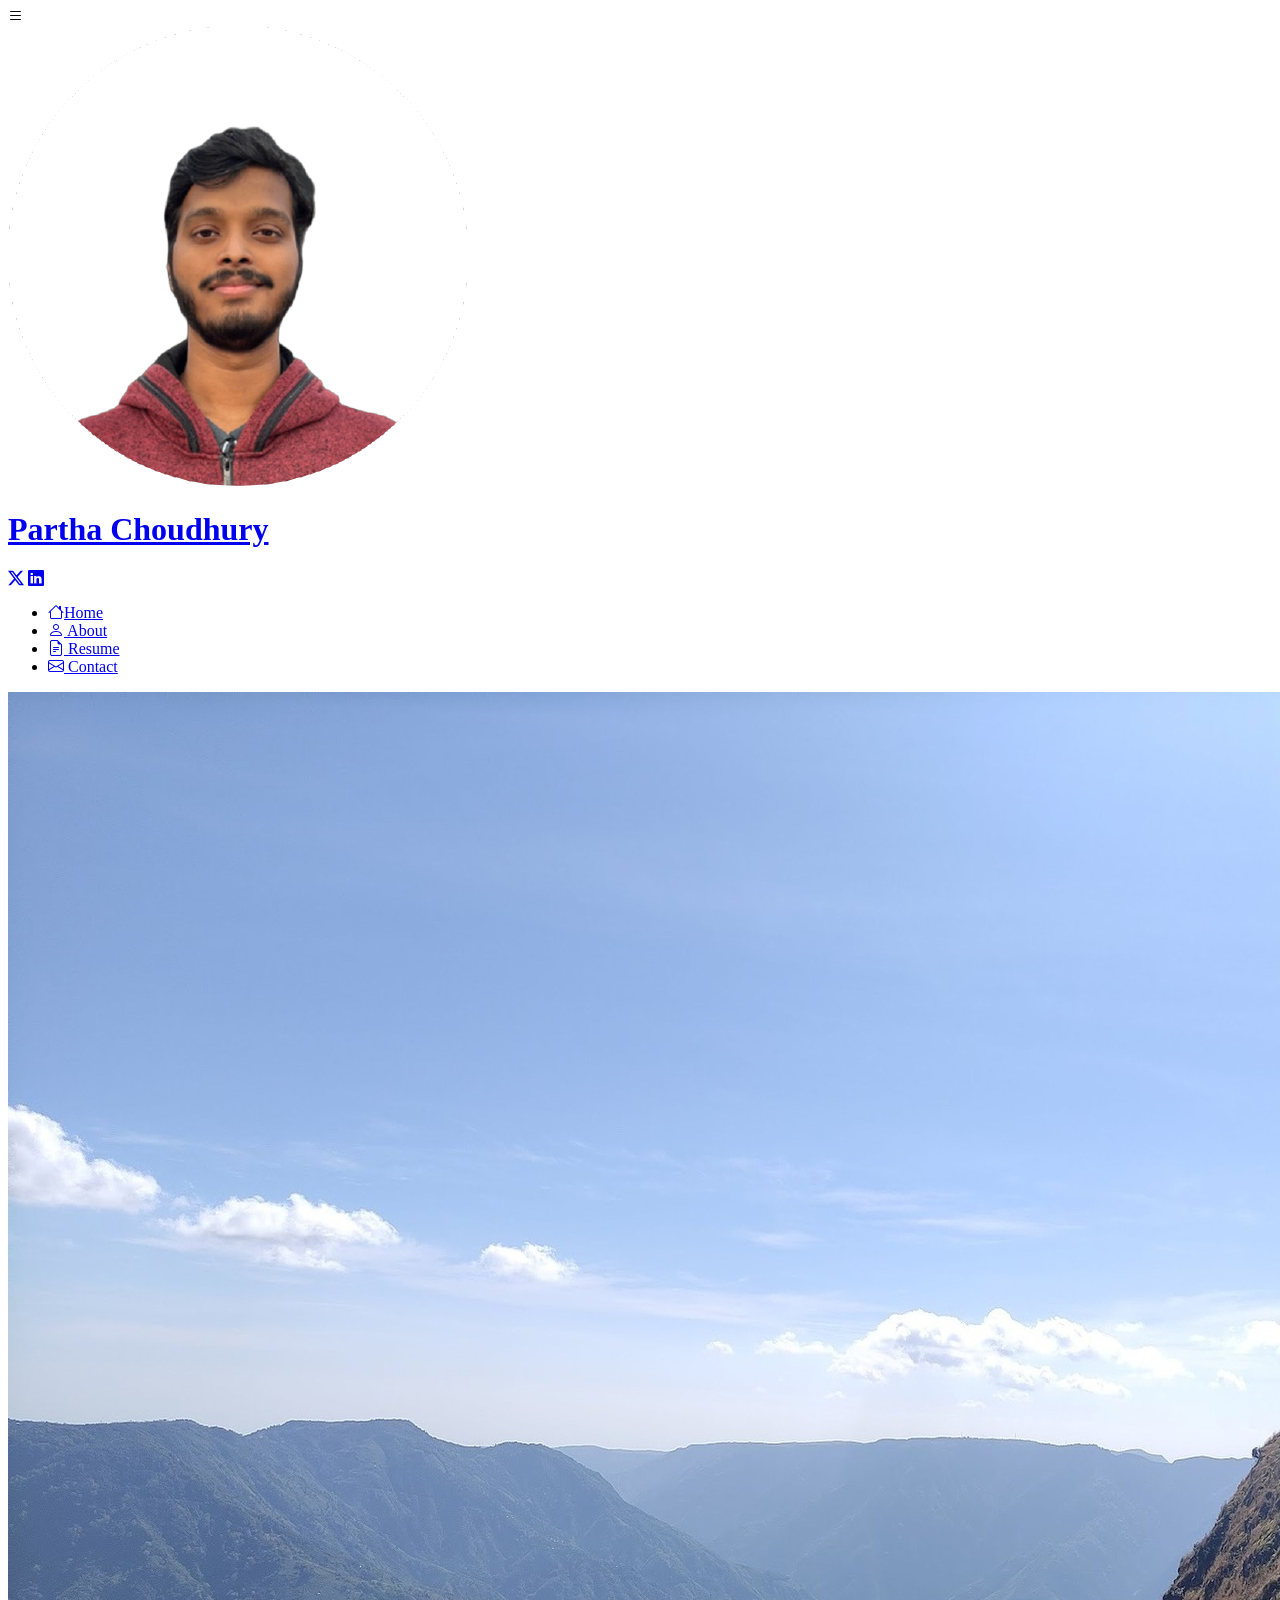
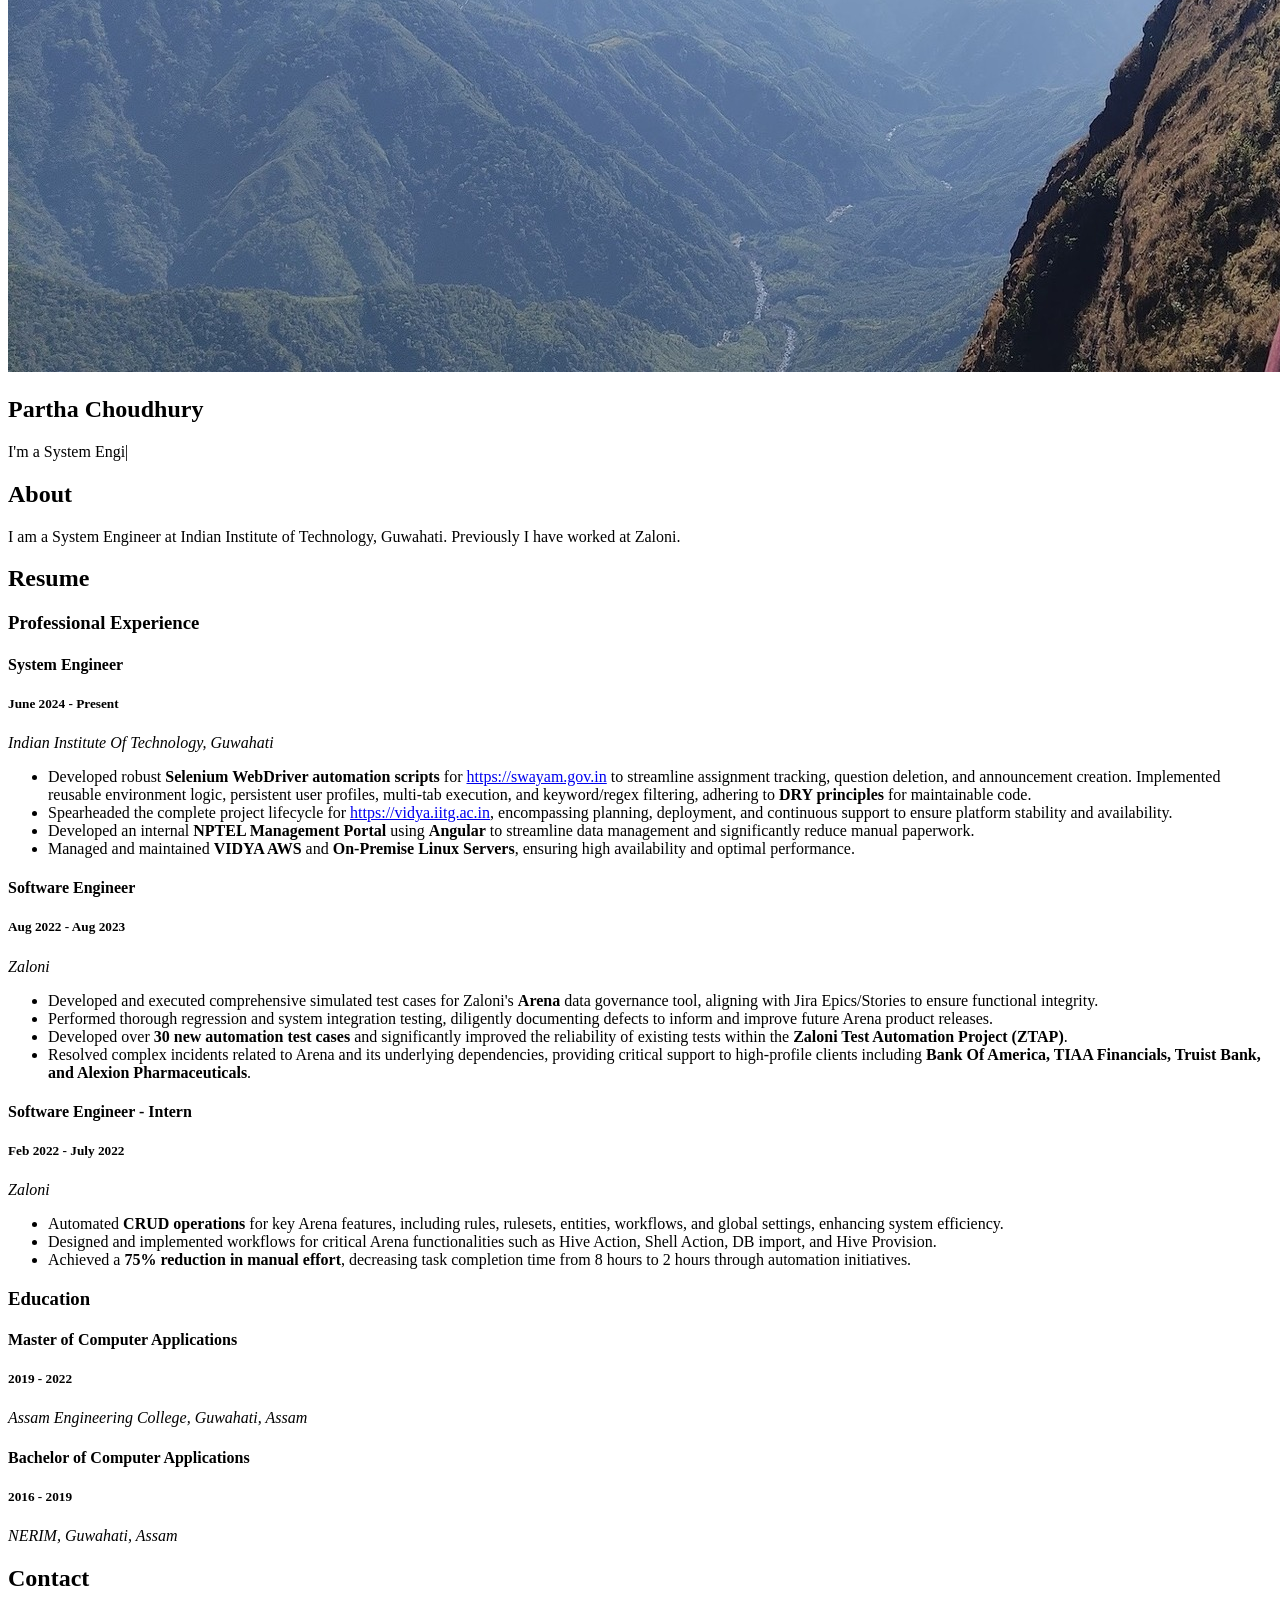
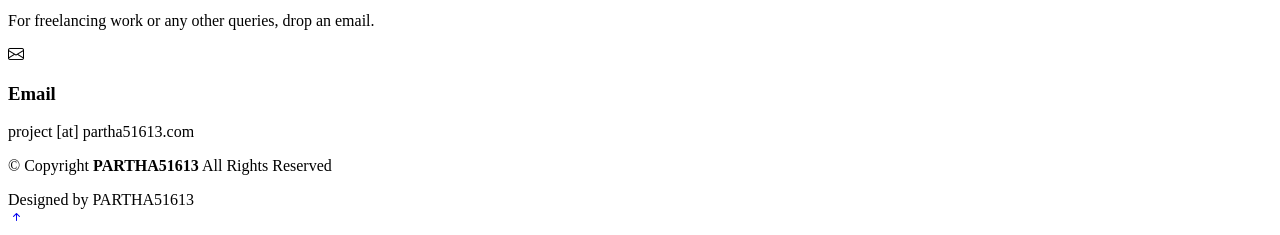
==== commit ee114ea1: "Update index.html" ====
--- a/index.html
+++ b/index.html
@@ -256,9 +256,9 @@
               <h5>Feb 2022 - July 2022</h5>
               <p><em>Zaloni</em></p>
               <ul>
-                <li>Automated **CRUD operations** for key Arena features, including rules, rulesets, entities, workflows, and global settings, enhancing system efficiency.</li>
+                <li>Automated <strong>CRUD operations</strong> for key Arena features, including rules, rulesets, entities, workflows, and global settings, enhancing system efficiency.</li>
                 <li>Designed and implemented workflows for critical Arena functionalities such as Hive Action, Shell Action, DB import, and Hive Provision.</li>
-                <li>Achieved a **75% reduction in manual effort**, decreasing task completion time from 8 hours to 2 hours through automation initiatives.</li>
+                <li>Achieved a <strong>75% reduction in manual effort</strong>, decreasing task completion time from 8 hours to 2 hours through automation initiatives.</li>
               </ul>
             </div>
             <!-- End Resume Item -->
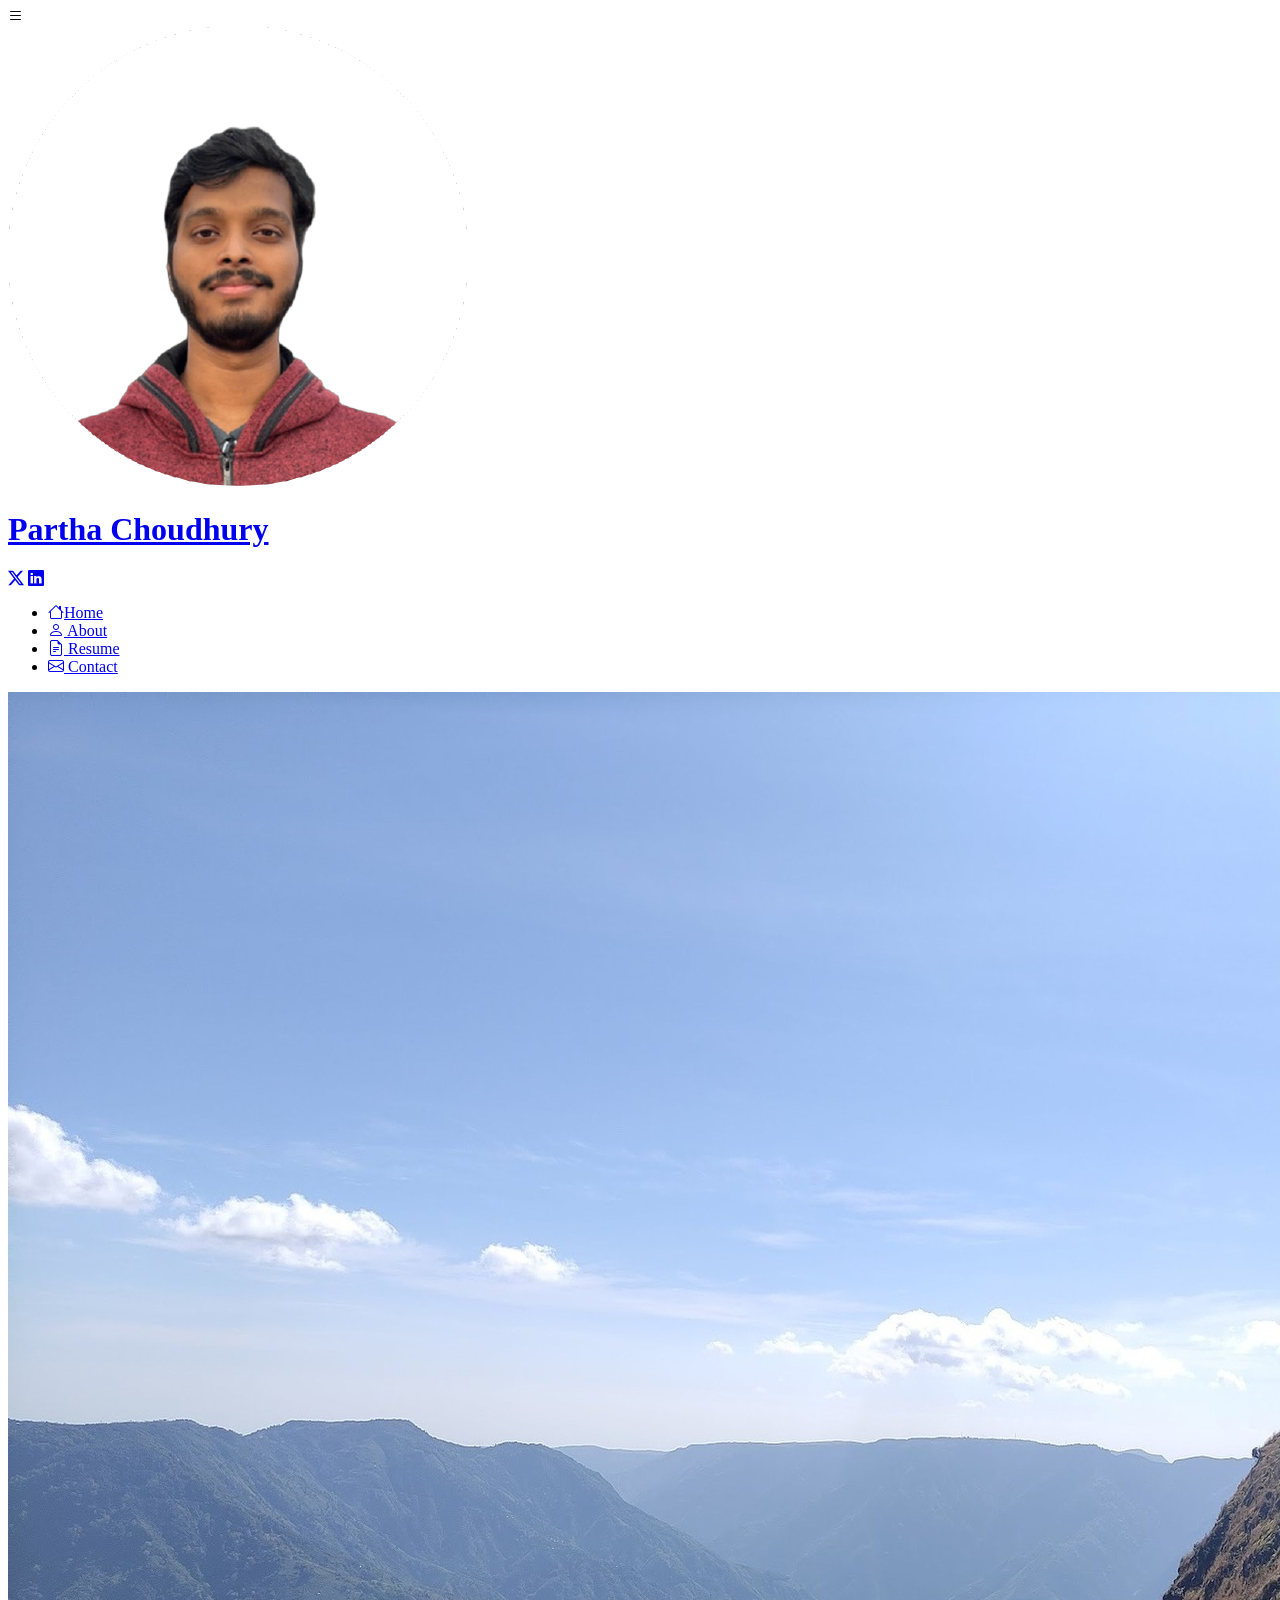
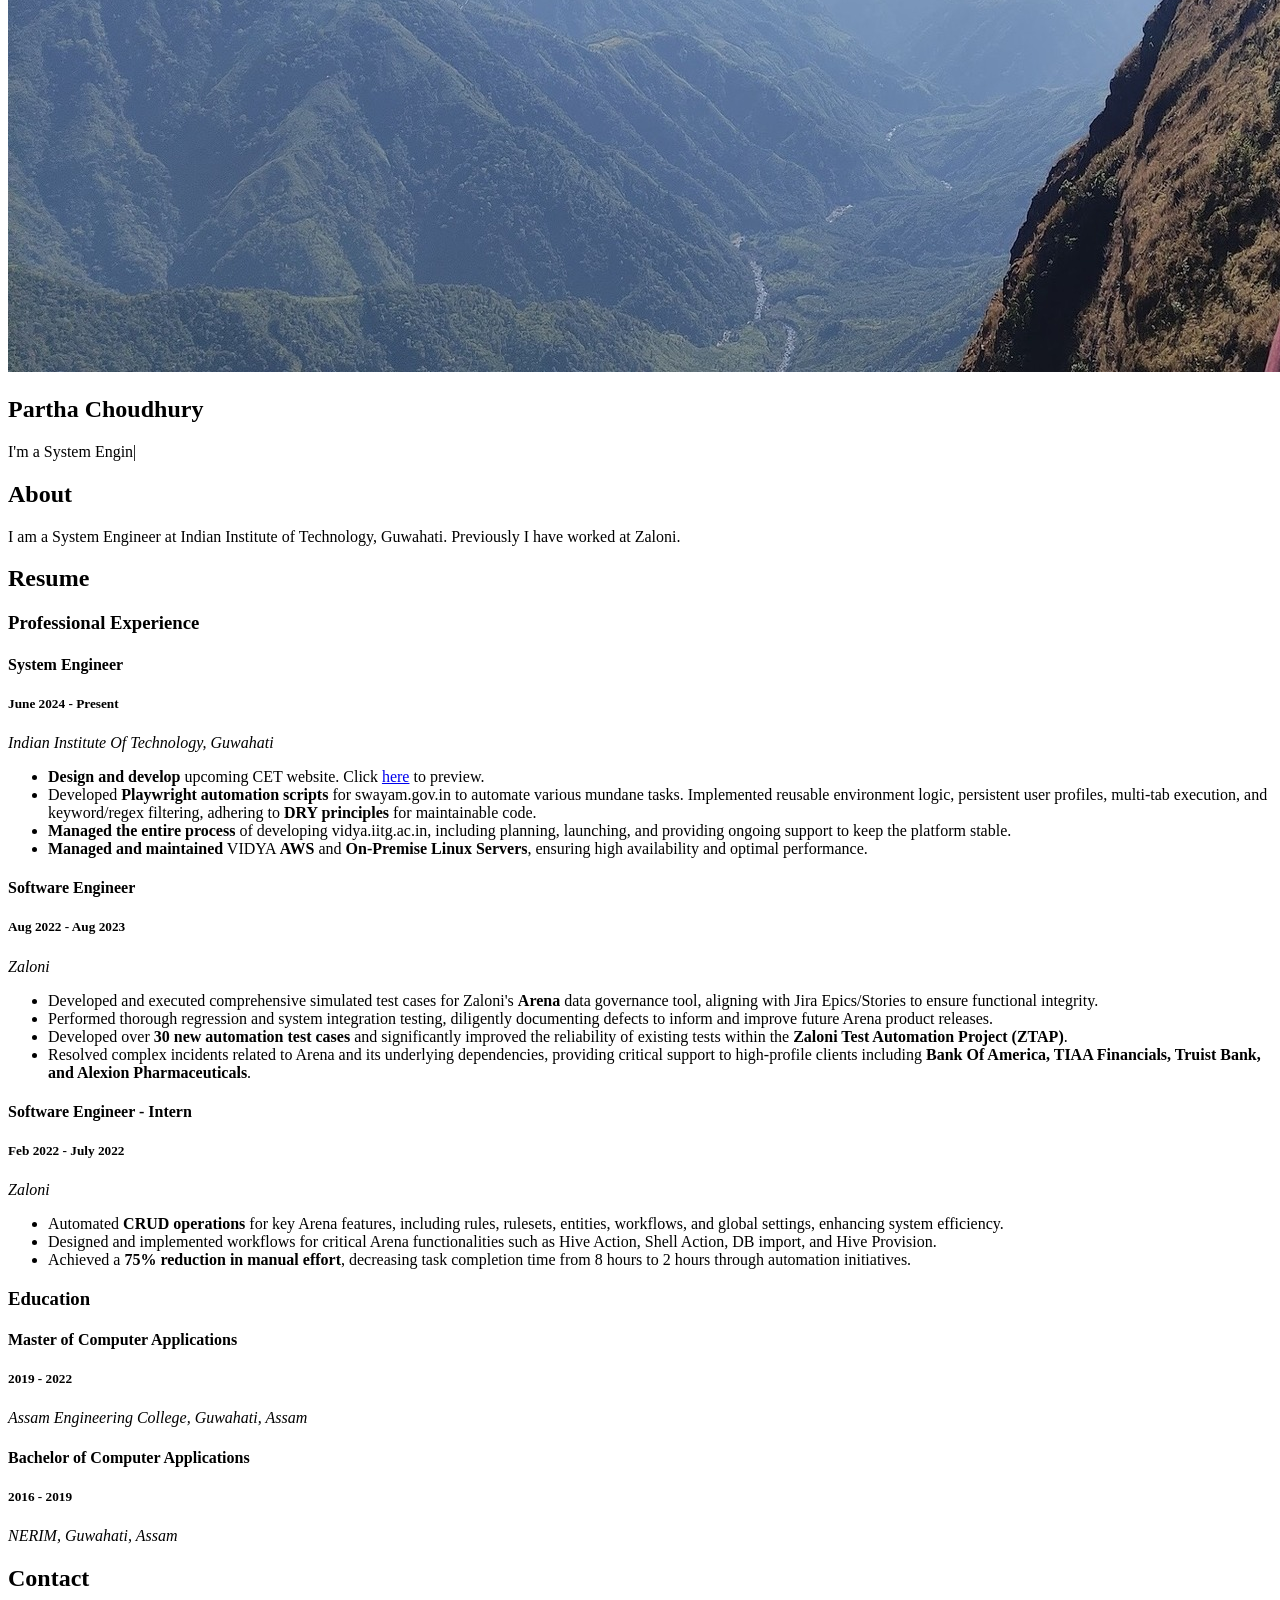
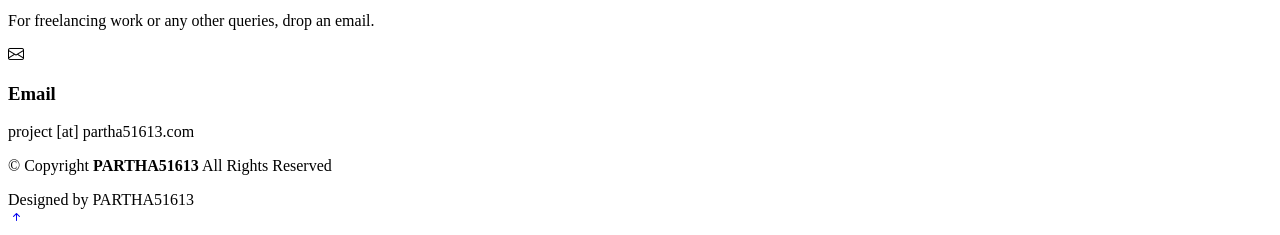
==== commit 0f183b01: "Updated content" ====
--- a/index.html
+++ b/index.html
@@ -228,11 +228,12 @@
                 <h5>June 2024 - Present</h5>
                 <p><em>Indian Institute Of Technology, Guwahati</em></p>
               <ul>
-                <li>Developed robust <strong>Selenium WebDriver automation scripts</strong> for <a href="https://swayam.gov.in">https://swayam.gov.in</a> to streamline assignment tracking, question deletion, and announcement creation. Implemented reusable environment logic, persistent user profiles, multi-tab execution, and keyword/regex filtering, adhering to <strong>DRY principles</strong> for maintainable code.</li>
-                <li>Spearheaded the complete project lifecycle for <a href="https://vidya.iitg.ac.in">https://vidya.iitg.ac.in</a>, encompassing planning, deployment, and continuous support to ensure platform stability and availability.</li>
-                <li>Developed an internal <strong>NPTEL Management Portal</strong> using <strong>Angular</strong> to streamline data management and significantly reduce manual paperwork.</li>
-                <li>Managed and maintained <strong>VIDYA AWS</strong> and <strong>On-Premise Linux Servers</strong>, ensuring high availability and optimal performance.</li>
+                <li><b>Design and develop</b> upcoming CET website. Click <a href="https://cet-angular-website.vercel.app/">here</a> to preview.</li>
+                <li>Developed <b>Playwright automation scripts</b> for swayam.gov.in to automate various mundane tasks. Implemented reusable environment logic, persistent user profiles, multi-tab execution, and keyword/regex filtering, adhering to <b>DRY principles</b> for maintainable code.</li>
+                <li><b>Managed the entire process</b> of developing vidya.iitg.ac.in, including planning, launching, and providing ongoing support to keep the platform stable.</li>
+                <li><b>Managed and maintained</b> VIDYA <b>AWS</b> and <b>On-Premise Linux Servers</b>, ensuring high availability and optimal performance.</li>
               </ul>
+
             </div>
 
             <!-- End Resume Item -->
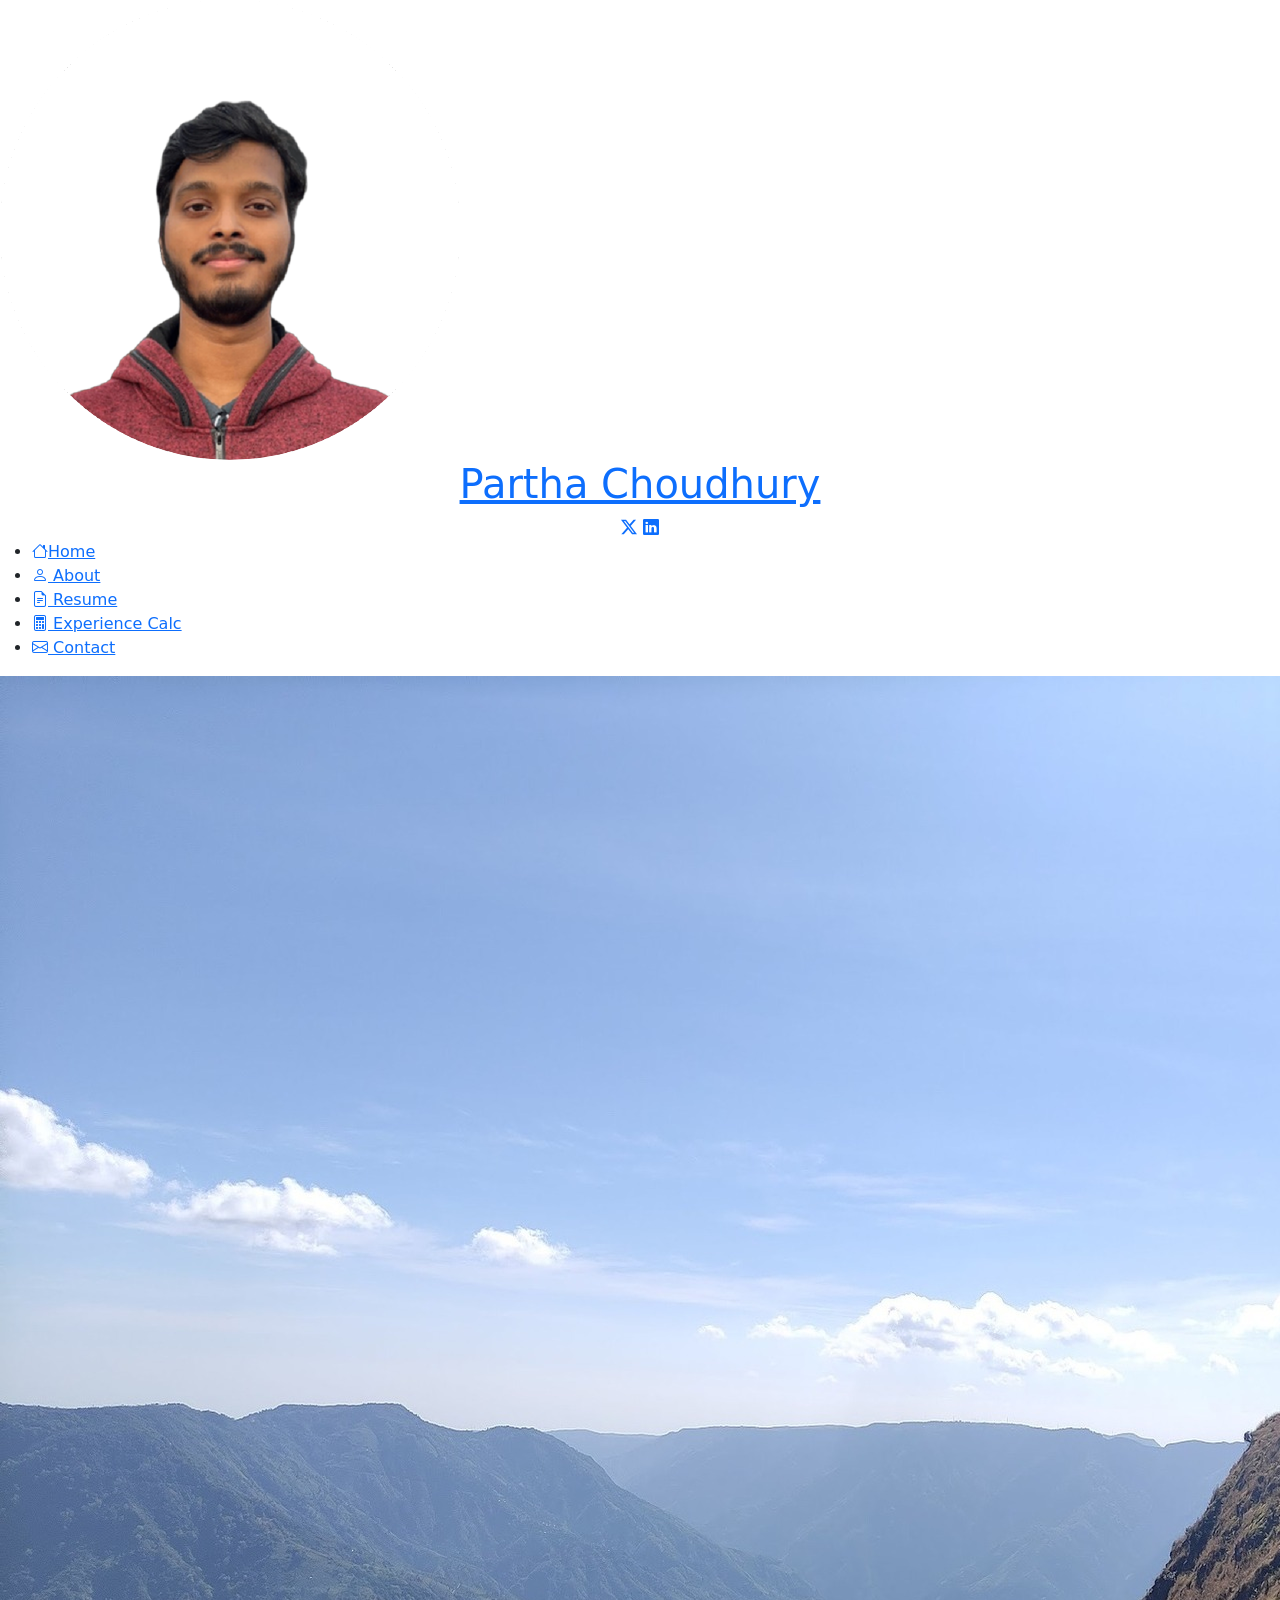
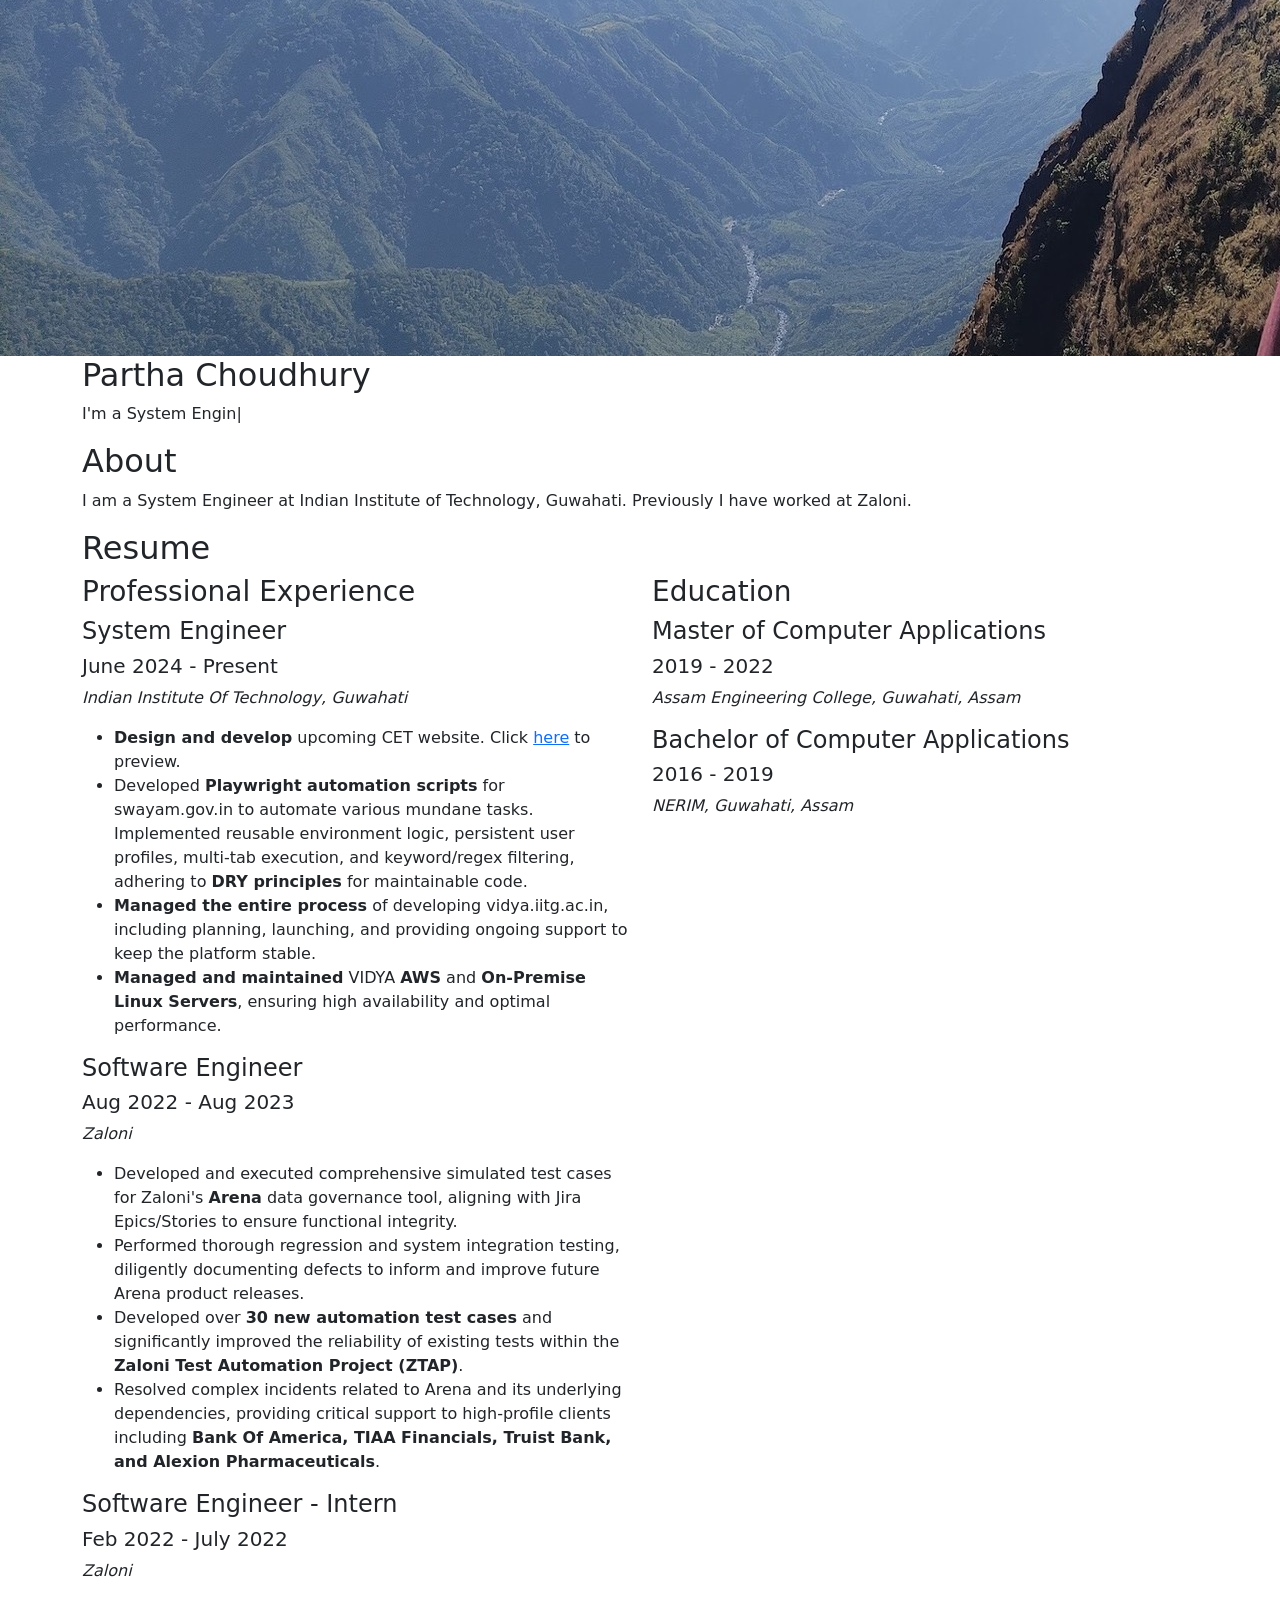
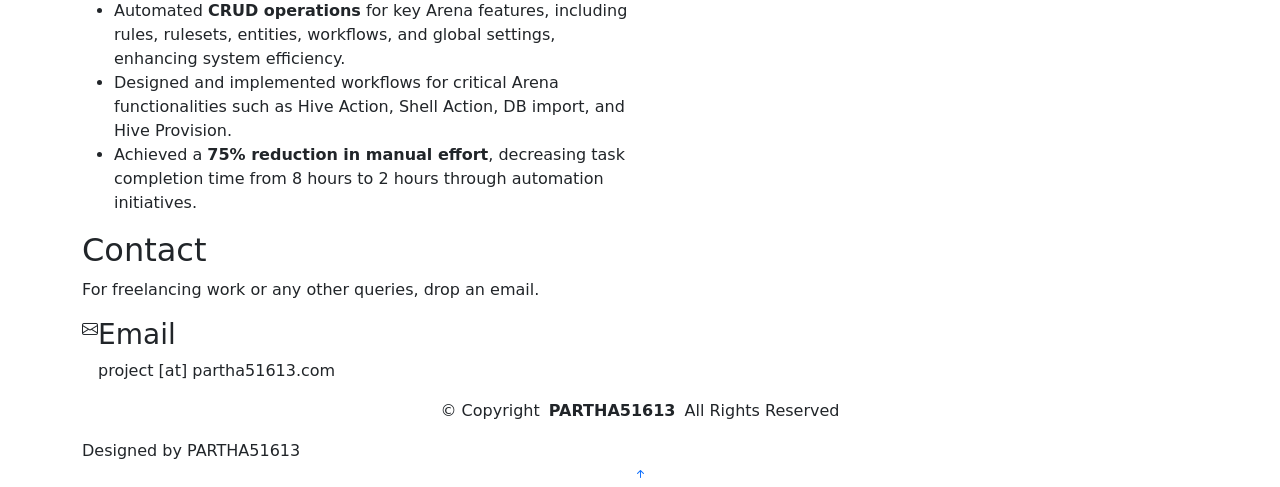
==== commit f26b6d36: "Update index.html Adding Experience Calculator in the navmenu." ====
--- a/index.html
+++ b/index.html
@@ -53,8 +53,7 @@
         <li><a href="#hero" class="active"><i class="bi bi-house navicon"></i>Home</a></li>
         <li><a href="#about"><i class="bi bi-person navicon"></i> About</a></li>
         <li><a href="#resume"><i class="bi bi-file-earmark-text navicon"></i> Resume</a></li>
-        <!-- <li><a href="#portfolio"><i class="bi bi-images navicon"></i> Portfolio</a></li> -->
-        <!-- <li><a href="#services"><i class="bi bi-hdd-stack navicon"></i> Services</a></li> -->
+        <li><a href="experience_calc.html"><i class="bi bi-calculator navicon"></i> Experience Calc</a></li>
         <li><a href="#contact"><i class="bi bi-envelope navicon"></i> Contact</a></li>
       </ul>
     </nav>
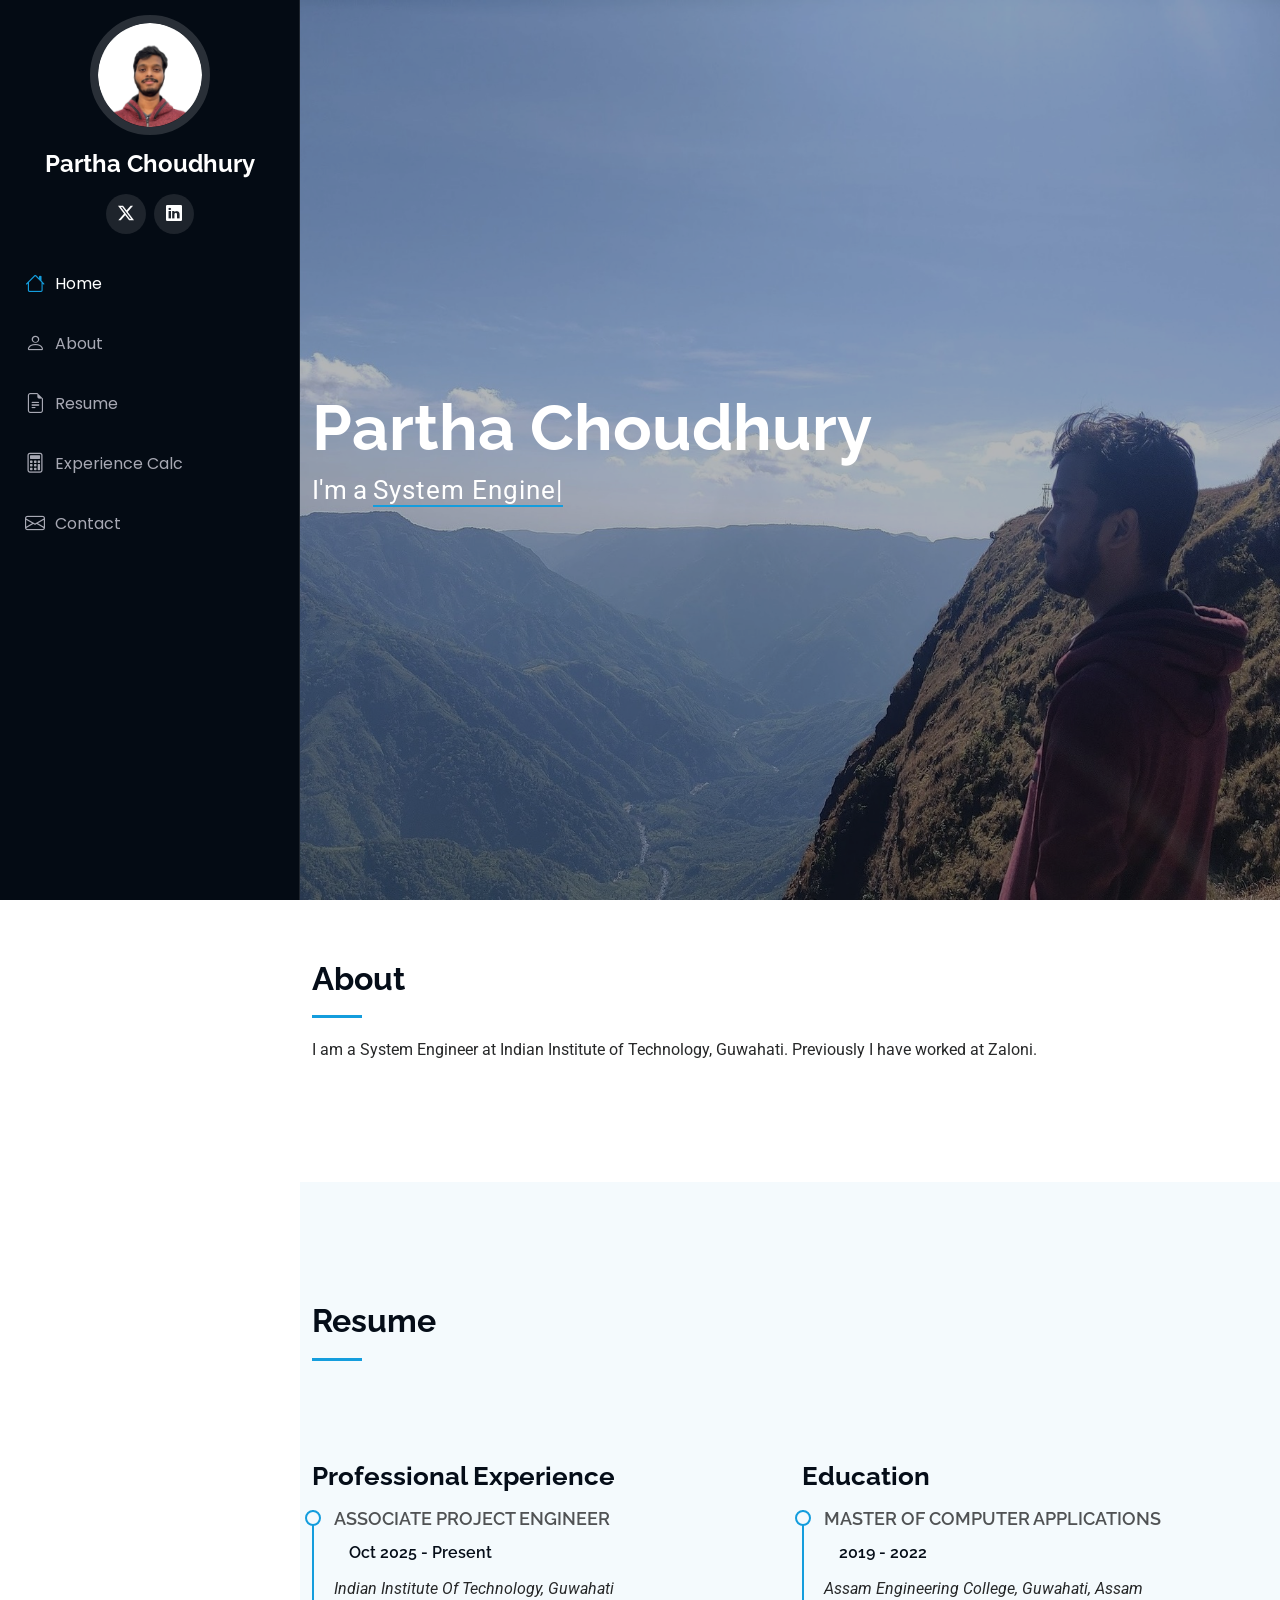
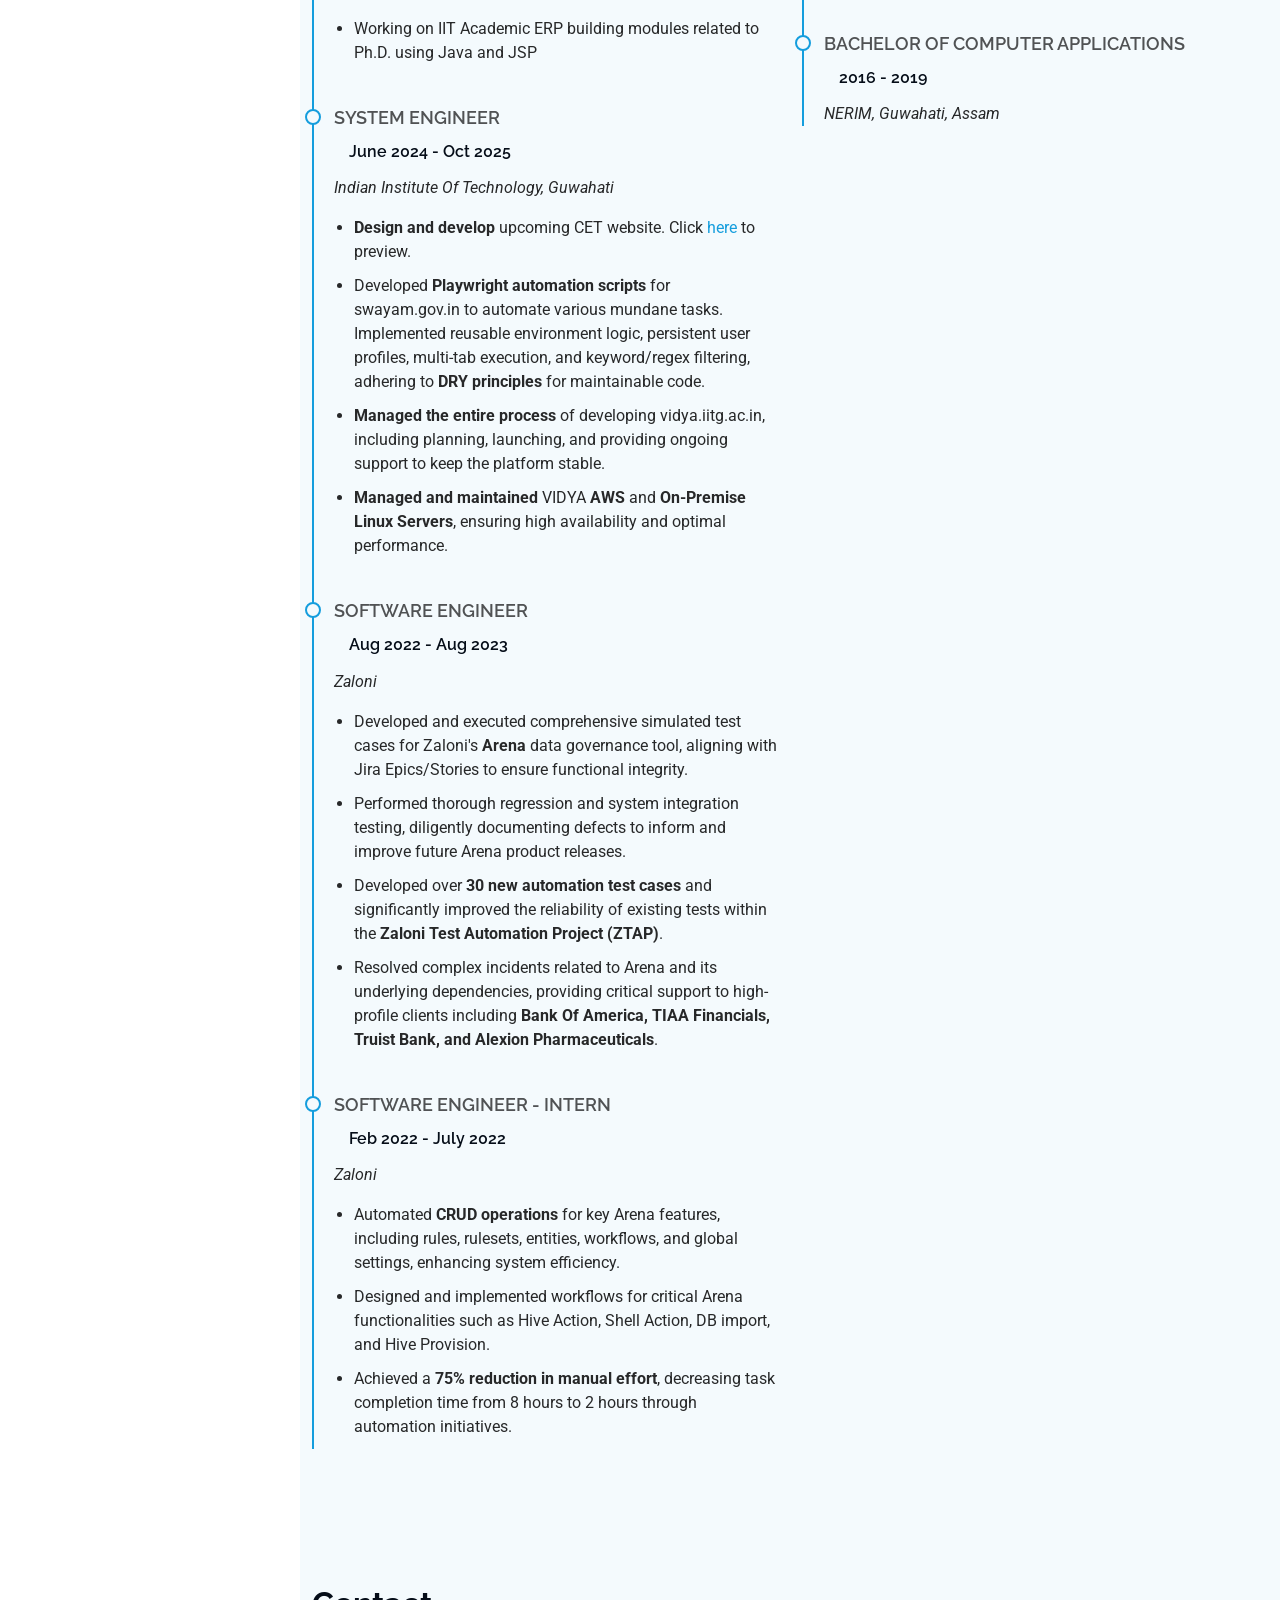
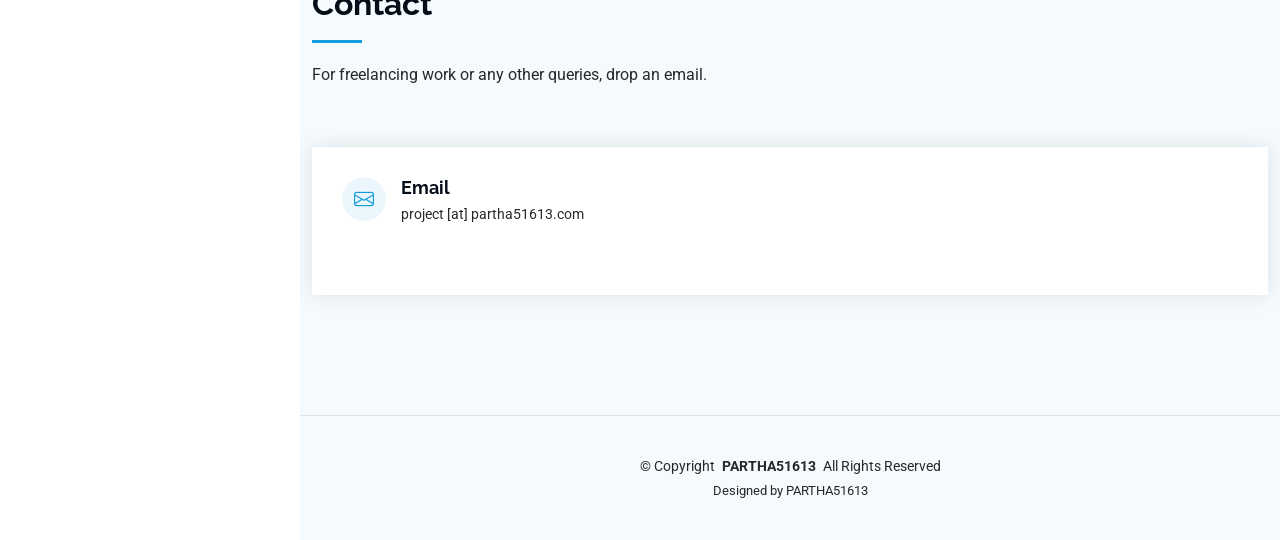
==== commit d9feacb5: "Updated" ====
--- a/index.html
+++ b/index.html
@@ -15,7 +15,9 @@
   <!-- Fonts -->
   <link href="https://fonts.googleapis.com" rel="preconnect">
   <link href="https://fonts.gstatic.com" rel="preconnect" crossorigin>
-  <link href="https://fonts.googleapis.com/css2?family=Roboto:ital,wght@0,100;0,300;0,400;0,500;0,700;0,900;1,100;1,300;1,400;1,500;1,700;1,900&family=Poppins:ital,wght@0,100;0,200;0,300;0,400;0,500;0,600;0,700;0,800;0,900;1,100;1,200;1,300;1,400;1,500;1,600;1,700;1,800;1,900&family=Raleway:ital,wght@0,100;0,200;0,300;0,400;0,500;0,600;0,700;0,800;0,900;1,100;1,200;1,300;1,400;1,500;1,600;1,700;1,800;1,900&display=swap" rel="stylesheet">
+  <link
+    href="https://fonts.googleapis.com/css2?family=Roboto:ital,wght@0,100;0,300;0,400;0,500;0,700;0,900;1,100;1,300;1,400;1,500;1,700;1,900&family=Poppins:ital,wght@0,100;0,200;0,300;0,400;0,500;0,600;0,700;0,800;0,900;1,100;1,200;1,300;1,400;1,500;1,600;1,700;1,800;1,900&family=Raleway:ital,wght@0,100;0,200;0,300;0,400;0,500;0,600;0,700;0,800;0,900;1,100;1,200;1,300;1,400;1,500;1,600;1,700;1,800;1,900&display=swap"
+    rel="stylesheet">
 
   <!-- Vendor CSS Files -->
   <link href="assets/vendor/bootstrap/css/bootstrap.min.css" rel="stylesheet">
@@ -70,7 +72,9 @@
       <div class="container" data-aos="fade-up" data-aos-delay="100">
         <h2>Partha Choudhury</h2>
         <!-- <p>I'm <span class="typed" data-typed-items=" Developer, Freelancer, Photographer">Designer</span><span class="typed-cursor typed-cursor--blink" aria-hidden="true"></span><span class="typed-cursor typed-cursor--blink" aria-hidden="true"></span></p> -->
-        <p>I'm a <span class="typed" data-typed-items="System Engineer, Freelancer">Designer</span><span class="typed-cursor typed-cursor--blink" aria-hidden="true"></span><span class="typed-cursor typed-cursor--blink" aria-hidden="true"></span></p>
+        <p>I'm a <span class="typed" data-typed-items="System Engineer, Freelancer">Designer</span><span
+            class="typed-cursor typed-cursor--blink" aria-hidden="true"></span><span
+            class="typed-cursor typed-cursor--blink" aria-hidden="true"></span></p>
       </div>
 
     </section><!-- /Hero Section -->
@@ -93,409 +97,152 @@
       </div> -->
     </section><!-- /About Section -->
 
-    <!-- Stats Section -->
-    <!-- <section id="stats" class="stats section">
-
-      <div class="container" data-aos="fade-up" data-aos-delay="100">
-
-        <div class="row gy-4">
-
-          <div class="col-lg-3 col-md-6">
-            <div class="stats-item">
-              <i class="bi bi-emoji-smile"></i>
-              <span data-purecounter-start="0" data-purecounter-end="232" data-purecounter-duration="1" class="purecounter"></span>
-              <p><strong>Happy Clients</strong> <span>consequuntur quae</span></p>
-            </div>
-          </div>
-    
-    
-          <div class="col-lg-3 col-md-6">
-            <div class="stats-item">
-              <i class="bi bi-journal-richtext"></i>
-              <span data-purecounter-start="0" data-purecounter-end="521" data-purecounter-duration="1" class="purecounter"></span>
-              <p><strong>Projects</strong> <span>adipisci atque cum quia aut</span></p>
-            </div>
-          </div>
-
-          <div class="col-lg-3 col-md-6">
-            <div class="stats-item">
-              <i class="bi bi-headset"></i>
-              <span data-purecounter-start="0" data-purecounter-end="1453" data-purecounter-duration="1" class="purecounter"></span>
-              <p><strong>Hours Of Support</strong> <span>aut commodi quaerat</span></p>
-            </div>
-          </div>
-          <div class="col-lg-3 col-md-6">
-            <div class="stats-item">
-              <i class="bi bi-people"></i>
-              <span data-purecounter-start="0" data-purecounter-end="32" data-purecounter-duration="1" class="purecounter"></span>
-              <p><strong>Hard Workers</strong> <span>rerum asperiores dolor</span></p>
-            </div>
-          </div>
-
-        </div>
-
-      </div>
-
-    </section> 
-    -->
 
     <!-- Skills Section -->
     <section id="skills" class="skills section light-background">
 
-      <!-- Section Title -->
-      <!-- <div class="container section-title" data-aos="fade-up">
-        <h2>Skills</h2>
-        <p>Necessitatibus eius consequatur ex aliquid fuga eum quidem sint consectetur velit</p>
-      </div>
-
-      <div class="container" data-aos="fade-up" data-aos-delay="100">
-
-        <div class="row skills-content skills-animation">
-
-          <div class="col-lg-6">
-
-            <div class="progress">
-              <span class="skill"><span>HTML</span> <i class="val">100%</i></span>
-              <div class="progress-bar-wrap">
-                <div class="progress-bar" role="progressbar" aria-valuenow="100" aria-valuemin="0" aria-valuemax="100"></div>
-              </div>
-            </div>
-
-            <div class="progress">
-              <span class="skill"><span>CSS</span> <i class="val">90%</i></span>
-              <div class="progress-bar-wrap">
-                <div class="progress-bar" role="progressbar" aria-valuenow="90" aria-valuemin="0" aria-valuemax="100"></div>
-              </div>
-            </div>
-
-            <div class="progress">
-              <span class="skill"><span>JavaScript</span> <i class="val">75%</i></span>
-              <div class="progress-bar-wrap">
-                <div class="progress-bar" role="progressbar" aria-valuenow="75" aria-valuemin="0" aria-valuemax="100"></div>
-              </div>
-            </div>
-
-          </div>
-
-          <div class="col-lg-6">
-
-            <div class="progress">
-              <span class="skill"><span>PHP</span> <i class="val">80%</i></span>
-              <div class="progress-bar-wrap">
-                <div class="progress-bar" role="progressbar" aria-valuenow="80" aria-valuemin="0" aria-valuemax="100"></div>
-              </div>
-            </div>
-            <div class="progress">
-              <span class="skill"><span>WordPress/CMS</span> <i class="val">90%</i></span>
-              <div class="progress-bar-wrap">
-                <div class="progress-bar" role="progressbar" aria-valuenow="90" aria-valuemin="0" aria-valuemax="100"></div>
-              </div>
-            </div>
-
-            <div class="progress">
-              <span class="skill"><span>Photoshop</span> <i class="val">55%</i></span>
-              <div class="progress-bar-wrap">
-                <div class="progress-bar" role="progressbar" aria-valuenow="55" aria-valuemin="0" aria-valuemax="100"></div>
-              </div>
-            </div>
-
-          </div>
-
-        </div>
-
-      </div>
-
-    </section>
-
--->
-
-    <!-- Resume Section -->
-    <section id="resume" class="resume section">
-
-      <!-- Section Title -->
-      <div class="container section-title" data-aos="fade-up">
-        <h2>Resume</h2>
-      </div><!-- End Section Title -->
-
-      <div class="container">
-
-        <div class="row">
-          <div class="col-lg-6" data-aos="fade-up" data-aos-delay="200">
-            <h3 class="resume-title">Professional Experience</h3>
-            <div class="resume-item">
+
+      <!-- Resume Section -->
+      <section id="resume" class="resume section">
+
+        <!-- Section Title -->
+        <div class="container section-title" data-aos="fade-up">
+          <h2>Resume</h2>
+        </div><!-- End Section Title -->
+
+        <div class="container">
+
+          <div class="row">
+            <div class="col-lg-6" data-aos="fade-up" data-aos-delay="200">
+              <h3 class="resume-title">Professional Experience</h3>
+              
+
+
+              <div class="resume-item">
+                <h4>Associate Project Engineer</h4>
+                <h5>Oct 2025 - Present</h5>
+                <p><em>Indian Institute Of Technology, Guwahati</em></p>
+                <ul>
+                  <li>Working on IIT Academic ERP building modules related to Ph.D. using Java and JSP</li>
+                </ul>
+              </div>
+
+              <div class="resume-item">
                 <h4>System Engineer</h4>
-                <h5>June 2024 - Present</h5>
+                <h5>June 2024 - Oct 2025</h5>
                 <p><em>Indian Institute Of Technology, Guwahati</em></p>
-              <ul>
-                <li><b>Design and develop</b> upcoming CET website. Click <a href="https://cet-angular-website.vercel.app/">here</a> to preview.</li>
-                <li>Developed <b>Playwright automation scripts</b> for swayam.gov.in to automate various mundane tasks. Implemented reusable environment logic, persistent user profiles, multi-tab execution, and keyword/regex filtering, adhering to <b>DRY principles</b> for maintainable code.</li>
-                <li><b>Managed the entire process</b> of developing vidya.iitg.ac.in, including planning, launching, and providing ongoing support to keep the platform stable.</li>
-                <li><b>Managed and maintained</b> VIDYA <b>AWS</b> and <b>On-Premise Linux Servers</b>, ensuring high availability and optimal performance.</li>
-              </ul>
-
-            </div>
-
-            <!-- End Resume Item -->
-
-            <div class="resume-item">
+                <ul>
+                  <li><b>Design and develop</b> upcoming CET website. Click <a
+                      href="https://cet-angular-website.vercel.app/">here</a> to preview.</li>
+                  <li>Developed <b>Playwright automation scripts</b> for swayam.gov.in to automate various mundane
+                    tasks. Implemented reusable environment logic, persistent user profiles, multi-tab execution, and
+                    keyword/regex filtering, adhering to <b>DRY principles</b> for maintainable code.</li>
+                  <li><b>Managed the entire process</b> of developing vidya.iitg.ac.in, including planning, launching,
+                    and providing ongoing support to keep the platform stable.</li>
+                  <li><b>Managed and maintained</b> VIDYA <b>AWS</b> and <b>On-Premise Linux Servers</b>, ensuring high
+                    availability and optimal performance.</li>
+                </ul>
+
+              </div>
+
+              <!-- End Resume Item -->
+
+              <div class="resume-item">
                 <h4>Software Engineer</h4>
                 <h5>Aug 2022 - Aug 2023</h5>
                 <p><em>Zaloni</em></p>
-              <ul>
-                <li>Developed and executed comprehensive simulated test cases for Zaloni's <strong>Arena</strong> data governance tool, aligning with Jira Epics/Stories to ensure functional integrity.</li>
-                <li>Performed thorough regression and system integration testing, diligently documenting defects to inform and improve future Arena product releases.</li>
-                <li>Developed over <strong>30 new automation test cases</strong> and significantly improved the reliability of existing tests within the <strong>Zaloni Test Automation Project (ZTAP)</strong>.</li>
-                <li>Resolved complex incidents related to Arena and its underlying dependencies, providing critical support to high-profile clients including <strong>Bank Of America, TIAA Financials, Truist Bank, and Alexion Pharmaceuticals</strong>.</li>
-              </ul>
+                <ul>
+                  <li>Developed and executed comprehensive simulated test cases for Zaloni's <strong>Arena</strong> data
+                    governance tool, aligning with Jira Epics/Stories to ensure functional integrity.</li>
+                  <li>Performed thorough regression and system integration testing, diligently documenting defects to
+                    inform and improve future Arena product releases.</li>
+                  <li>Developed over <strong>30 new automation test cases</strong> and significantly improved the
+                    reliability of existing tests within the <strong>Zaloni Test Automation Project (ZTAP)</strong>.
+                  </li>
+                  <li>Resolved complex incidents related to Arena and its underlying dependencies, providing critical
+                    support to high-profile clients including <strong>Bank Of America, TIAA Financials, Truist Bank, and
+                      Alexion Pharmaceuticals</strong>.</li>
+                </ul>
+              </div>
+
+              <!-- End Resume Item -->
+
+              <div class="resume-item">
+                <h4>Software Engineer - Intern</h4>
+                <h5>Feb 2022 - July 2022</h5>
+                <p><em>Zaloni</em></p>
+                <ul>
+                  <li>Automated <strong>CRUD operations</strong> for key Arena features, including rules, rulesets,
+                    entities, workflows, and global settings, enhancing system efficiency.</li>
+                  <li>Designed and implemented workflows for critical Arena functionalities such as Hive Action, Shell
+                    Action, DB import, and Hive Provision.</li>
+                  <li>Achieved a <strong>75% reduction in manual effort</strong>, decreasing task completion time from 8
+                    hours to 2 hours through automation initiatives.</li>
+                </ul>
+              </div>
+              <!-- End Resume Item -->
+
             </div>
 
-            <!-- End Resume Item -->
-
-            <div class="resume-item">
-              <h4>Software Engineer - Intern</h4>
-              <h5>Feb 2022 - July 2022</h5>
-              <p><em>Zaloni</em></p>
-              <ul>
-                <li>Automated <strong>CRUD operations</strong> for key Arena features, including rules, rulesets, entities, workflows, and global settings, enhancing system efficiency.</li>
-                <li>Designed and implemented workflows for critical Arena functionalities such as Hive Action, Shell Action, DB import, and Hive Provision.</li>
-                <li>Achieved a <strong>75% reduction in manual effort</strong>, decreasing task completion time from 8 hours to 2 hours through automation initiatives.</li>
-              </ul>
+            <div class="col-lg-6" data-aos="fade-up" data-aos-delay="100">
+
+              <h3 class="resume-title">Education</h3>
+              <div class="resume-item">
+                <h4>Master of Computer Applications</h4>
+                <h5>2019 - 2022</h5>
+                <p><em>Assam Engineering College, Guwahati, Assam</em></p>
+              </div><!-- Edn Resume Item -->
+
+              <div class="resume-item">
+                <h4>Bachelor of Computer Applications</h4>
+                <h5>2016 - 2019</h5>
+                <p><em>NERIM, Guwahati, Assam</em></p>
+              </div><!-- Edn Resume Item -->
+
             </div>
-            <!-- End Resume Item -->
 
           </div>
 
-          <div class="col-lg-6" data-aos="fade-up" data-aos-delay="100">
-
-            <h3 class="resume-title">Education</h3>
-            <div class="resume-item">
-              <h4>Master of Computer Applications</h4>
-              <h5>2019 - 2022</h5>
-              <p><em>Assam Engineering College, Guwahati, Assam</em></p>
-            </div><!-- Edn Resume Item -->
-
-            <div class="resume-item">
-              <h4>Bachelor of Computer Applications</h4>
-              <h5>2016 - 2019</h5>
-              <p><em>NERIM, Guwahati, Assam</em></p>
-            </div><!-- Edn Resume Item -->
+
+
+        </div>
+
+      </section><!-- /Resume Section -->
+
+
+    <!-- Contact Section -->
+      <section id="contact" class="contact section">
+
+        <!-- Section Title -->
+        <div class="container section-title" data-aos="fade-up">
+          <h2>Contact</h2>
+          <p>For freelancing work or any other queries, drop an email.</p>
+        </div><!-- End Section Title -->
+
+        <div class="container" data-aos="fade-up" data-aos-delay="100">
+
+          <div class="row gy-4">
+
+            <div class="col-lg-12">
+
+              <div class="info-wrap">
+
+                <div class="info-item d-flex" data-aos="fade-up" data-aos-delay="400">
+                  <i class="bi bi-envelope flex-shrink-0"></i>
+                  <div>
+                    <h3>Email</h3>
+                    <p>project [at] partha51613.com</p>
+                  </div>
+                </div><!-- End Info Item -->
+
+              </div>
+            </div>
 
           </div>
 
         </div>
 
-        
-
-      </div>
-
-    </section><!-- /Resume Section -->
-
-    <!-- Portfolio Section -->
-   
-   <!--  <section id="portfolio" class="portfolio section light-background">
-
-       
-      <div class="container section-title" data-aos="fade-up">
-        <h2>Portfolio</h2>
-        <p>Magnam dolores commodi suscipit. Necessitatibus eius consequatur ex aliquid fuga eum quidem. Sit sint consectetur velit. Quisquam quos quisquam cupiditate. Et nemo qui impedit suscipit alias ea. Quia fugiat sit in iste officiis commodi quidem hic quas.</p>
-      </div>
-
-      <div class="container">
-
-        <div class="isotope-layout" data-default-filter="*" data-layout="masonry" data-sort="original-order">
-
-          <ul class="portfolio-filters isotope-filters" data-aos="fade-up" data-aos-delay="100">
-            <li data-filter="*" class="filter-active">All</li>
-            <li data-filter=".filter-app">App</li>
-            <li data-filter=".filter-product">Product</li>
-            <li data-filter=".filter-branding">Branding</li>
-            <li data-filter=".filter-books">Books</li>
-          </ul>
-
-          <div class="row gy-4 isotope-container" data-aos="fade-up" data-aos-delay="200">
-
-            <div class="col-lg-4 col-md-6 portfolio-item isotope-item filter-app">
-              <div class="portfolio-content h-100">
-                <img src="assets/img/portfolio/app-1.jpg" class="img-fluid" alt="">
-                <div class="portfolio-info">
-                  <h4>App 1</h4>
-                  <p>Lorem ipsum, dolor sit amet consectetur</p>
-                  <a href="assets/img/portfolio/app-1.jpg" title="App 1" data-gallery="portfolio-gallery-app" class="glightbox preview-link"><i class="bi bi-zoom-in"></i></a>
-                  <a href="portfolio-details.html" title="More Details" class="details-link"><i class="bi bi-link-45deg"></i></a>
-                </div>
-              </div>
-            </div>
-
-            <div class="col-lg-4 col-md-6 portfolio-item isotope-item filter-product">
-              <div class="portfolio-content h-100">
-                <img src="assets/img/portfolio/product-1.jpg" class="img-fluid" alt="">
-                <div class="portfolio-info">
-                  <h4>Product 1</h4>
-                  <p>Lorem ipsum, dolor sit amet consectetur</p>
-                  <a href="assets/img/portfolio/product-1.jpg" title="Product 1" data-gallery="portfolio-gallery-product" class="glightbox preview-link"><i class="bi bi-zoom-in"></i></a>
-                  <a href="portfolio-details.html" title="More Details" class="details-link"><i class="bi bi-link-45deg"></i></a>
-                </div>
-              </div>
-            </div>
-
-            <div class="col-lg-4 col-md-6 portfolio-item isotope-item filter-branding">
-              <div class="portfolio-content h-100">
-                <img src="assets/img/portfolio/branding-1.jpg" class="img-fluid" alt="">
-                <div class="portfolio-info">
-                  <h4>Branding 1</h4>
-                  <p>Lorem ipsum, dolor sit amet consectetur</p>
-                  <a href="assets/img/portfolio/branding-1.jpg" title="Branding 1" data-gallery="portfolio-gallery-branding" class="glightbox preview-link"><i class="bi bi-zoom-in"></i></a>
-                  <a href="portfolio-details.html" title="More Details" class="details-link"><i class="bi bi-link-45deg"></i></a>
-                </div>
-              </div>
-            </div
-
-            <div class="col-lg-4 col-md-6 portfolio-item isotope-item filter-books">
-              <div class="portfolio-content h-100">
-                <img src="assets/img/portfolio/books-1.jpg" class="img-fluid" alt="">
-                <div class="portfolio-info">
-                  <h4>Books 1</h4>
-                  <p>Lorem ipsum, dolor sit amet consectetur</p>
-                  <a href="assets/img/portfolio/books-1.jpg" title="Branding 1" data-gallery="portfolio-gallery-book" class="glightbox preview-link"><i class="bi bi-zoom-in"></i></a>
-                  <a href="portfolio-details.html" title="More Details" class="details-link"><i class="bi bi-link-45deg"></i></a>
-                </div>
-              </div>
-            </div>
-
-            <div class="col-lg-4 col-md-6 portfolio-item isotope-item filter-app">
-              <div class="portfolio-content h-100">
-                <img src="assets/img/portfolio/app-2.jpg" class="img-fluid" alt="">
-                <div class="portfolio-info">
-                  <h4>App 2</h4>
-                  <p>Lorem ipsum, dolor sit amet consectetur</p>
-                  <a href="assets/img/portfolio/app-2.jpg" title="App 2" data-gallery="portfolio-gallery-app" class="glightbox preview-link"><i class="bi bi-zoom-in"></i></a>
-                  <a href="portfolio-details.html" title="More Details" class="details-link"><i class="bi bi-link-45deg"></i></a>
-                </div>
-              </div>
-            </div>
-
-            <div class="col-lg-4 col-md-6 portfolio-item isotope-item filter-product">
-              <div class="portfolio-content h-100">
-                <img src="assets/img/portfolio/product-2.jpg" class="img-fluid" alt="">
-                <div class="portfolio-info">
-                  <h4>Product 2</h4>
-                  <p>Lorem ipsum, dolor sit amet consectetur</p>
-                  <a href="assets/img/portfolio/product-2.jpg" title="Product 2" data-gallery="portfolio-gallery-product" class="glightbox preview-link"><i class="bi bi-zoom-in"></i></a>
-                  <a href="portfolio-details.html" title="More Details" class="details-link"><i class="bi bi-link-45deg"></i></a>
-                </div>
-              </div>
-            </div>
-
-            <div class="col-lg-4 col-md-6 portfolio-item isotope-item filter-branding">
-              <div class="portfolio-content h-100">
-                <img src="assets/img/portfolio/branding-2.jpg" class="img-fluid" alt="">
-                <div class="portfolio-info">
-                  <h4>Branding 2</h4>
-                  <p>Lorem ipsum, dolor sit amet consectetur</p>
-                  <a href="assets/img/portfolio/branding-2.jpg" title="Branding 2" data-gallery="portfolio-gallery-branding" class="glightbox preview-link"><i class="bi bi-zoom-in"></i></a>
-                  <a href="portfolio-details.html" title="More Details" class="details-link"><i class="bi bi-link-45deg"></i></a>
-                </div>
-              </div>
-            </div>
-
-            <div class="col-lg-4 col-md-6 portfolio-item isotope-item filter-books">
-              <div class="portfolio-content h-100">
-                <img src="assets/img/portfolio/books-2.jpg" class="img-fluid" alt="">
-                <div class="portfolio-info">
-                  <h4>Books 2</h4>
-                  <p>Lorem ipsum, dolor sit amet consectetur</p>
-                  <a href="assets/img/portfolio/books-2.jpg" title="Branding 2" data-gallery="portfolio-gallery-book" class="glightbox preview-link"><i class="bi bi-zoom-in"></i></a>
-                  <a href="portfolio-details.html" title="More Details" class="details-link"><i class="bi bi-link-45deg"></i></a>
-                </div>
-              </div>
-            </div>
-
-            <div class="col-lg-4 col-md-6 portfolio-item isotope-item filter-app">
-              <div class="portfolio-content h-100">
-                <img src="assets/img/portfolio/app-3.jpg" class="img-fluid" alt="">
-                <div class="portfolio-info">
-                  <h4>App 3</h4>
-                  <p>Lorem ipsum, dolor sit amet consectetur</p>
-                  <a href="assets/img/portfolio/app-3.jpg" title="App 3" data-gallery="portfolio-gallery-app" class="glightbox preview-link"><i class="bi bi-zoom-in"></i></a>
-                  <a href="portfolio-details.html" title="More Details" class="details-link"><i class="bi bi-link-45deg"></i></a>
-                </div>
-              </div>
-            </div>
-
-            <div class="col-lg-4 col-md-6 portfolio-item isotope-item filter-product">
-              <div class="portfolio-content h-100">
-                <img src="assets/img/portfolio/product-3.jpg" class="img-fluid" alt="">
-                <div class="portfolio-info">
-                  <h4>Product 3</h4>
-                  <p>Lorem ipsum, dolor sit amet consectetur</p>
-                  <a href="assets/img/portfolio/product-3.jpg" title="Product 3" data-gallery="portfolio-gallery-product" class="glightbox preview-link"><i class="bi bi-zoom-in"></i></a>
-                  <a href="portfolio-details.html" title="More Details" class="details-link"><i class="bi bi-link-45deg"></i></a>
-                </div>
-              </div>
-            </div>
-            <div class="col-lg-4 col-md-6 portfolio-item isotope-item filter-branding">
-              <div class="portfolio-content h-100">
-                <img src="assets/img/portfolio/branding-3.jpg" class="img-fluid" alt="">
-                <div class="portfolio-info">
-                  <h4>Branding 3</h4>
-                  <p>Lorem ipsum, dolor sit amet consectetur</p>
-                  <a href="assets/img/portfolio/branding-3.jpg" title="Branding 2" data-gallery="portfolio-gallery-branding" class="glightbox preview-link"><i class="bi bi-zoom-in"></i></a>
-                  <a href="portfolio-details.html" title="More Details" class="details-link"><i class="bi bi-link-45deg"></i></a>
-                </div>
-              </div>
-            </div>
-
-            <div class="col-lg-4 col-md-6 portfolio-item isotope-item filter-books">
-              <div class="portfolio-content h-100">
-                <img src="assets/img/portfolio/books-3.jpg" class="img-fluid" alt="">
-                <div class="portfolio-info">
-                  <h4>Books 3</h4>
-                  <p>Lorem ipsum, dolor sit amet consectetur</p>
-                  <a href="assets/img/portfolio/books-3.jpg" title="Branding 3" data-gallery="portfolio-gallery-book" class="glightbox preview-link"><i class="bi bi-zoom-in"></i></a>
-                  <a href="portfolio-details.html" title="More Details" class="details-link"><i class="bi bi-link-45deg"></i></a>
-                </div>
-              </div>
-            </div>
-
-          </div>
-        </div>
-      </div>
-
-    </section>
-
-    <!-- Contact Section -->
-    <section id="contact" class="contact section">
-
-      <!-- Section Title -->
-      <div class="container section-title" data-aos="fade-up">
-        <h2>Contact</h2>
-        <p>For freelancing work or any other queries, drop an email.</p>
-      </div><!-- End Section Title -->
-
-      <div class="container" data-aos="fade-up" data-aos-delay="100">
-
-        <div class="row gy-4">
-
-          <div class="col-lg-12">
-
-            <div class="info-wrap">
-
-              <div class="info-item d-flex" data-aos="fade-up" data-aos-delay="400">
-                <i class="bi bi-envelope flex-shrink-0"></i>
-                <div>
-                  <h3>Email</h3>
-                  <p>project [at] partha51613.com</p>
-                </div>
-              </div><!-- End Info Item -->
-
-            </div>
-          </div>
-
-        </div>
-
-      </div>
-
-    </section><!-- /Contact Section -->
+      </section><!-- /Contact Section -->
 
   </main>
 
@@ -503,7 +250,8 @@
 
     <div class="container">
       <div class="copyright text-center ">
-        <p>© <span>Copyright</span> <strong class="px-1 sitename">PARTHA51613</strong> <span>All Rights Reserved</span></p>
+        <p>© <span>Copyright</span> <strong class="px-1 sitename">PARTHA51613</strong> <span>All Rights Reserved</span>
+        </p>
       </div>
       <div class="credits">
         Designed by PARTHA51613</a>
@@ -513,7 +261,8 @@
   </footer>
 
   <!-- Scroll Top -->
-  <a href="#" id="scroll-top" class="scroll-top d-flex align-items-center justify-content-center"><i class="bi bi-arrow-up-short"></i></a>
+  <a href="#" id="scroll-top" class="scroll-top d-flex align-items-center justify-content-center"><i
+      class="bi bi-arrow-up-short"></i></a>
 
   <!-- Preloader -->
   <div id="preloader"></div>
@@ -535,4 +284,4 @@
 
 </body>
 
-</html>
+</html>
--- a/assets/css/main.css
+++ b/assets/css/main.css
@@ -12,29 +12,41 @@
 --------------------------------------------------------------*/
 /* Fonts */
 :root {
-  --default-font: "Roboto",  system-ui, -apple-system, "Segoe UI", Roboto, "Helvetica Neue", Arial, "Noto Sans", "Liberation Sans", sans-serif, "Apple Color Emoji", "Segoe UI Emoji", "Segoe UI Symbol", "Noto Color Emoji";
-  --heading-font: "Raleway",  sans-serif;
-  --nav-font: "Poppins",  sans-serif;
+  --default-font: "Roboto", system-ui, -apple-system, "Segoe UI", Roboto, "Helvetica Neue", Arial, "Noto Sans", "Liberation Sans", sans-serif, "Apple Color Emoji", "Segoe UI Emoji", "Segoe UI Symbol", "Noto Color Emoji";
+  --heading-font: "Raleway", sans-serif;
+  --nav-font: "Poppins", sans-serif;
 }
 
 /* Global Colors - The following color variables are used throughout the website. Updating them here will change the color scheme of the entire website */
-:root { 
-  --background-color: #ffffff; /* Background color for the entire website, including individual sections */
-  --default-color: #272829; /* Default color used for the majority of the text content across the entire website */
-  --heading-color: #050d18; /* Color for headings, subheadings and title throughout the website */
-  --accent-color: #149ddd; /* Accent color that represents your brand on the website. It's used for buttons, links, and other elements that need to stand out */
-  --surface-color: #ffffff; /* The surface color is used as a background of boxed elements within sections, such as cards, icon boxes, or other elements that require a visual separation from the global background. */
-  --contrast-color: #ffffff; /* Contrast color for text, ensuring readability against backgrounds of accent, heading, or default colors. */
+:root {
+  --background-color: #ffffff;
+  /* Background color for the entire website, including individual sections */
+  --default-color: #272829;
+  /* Default color used for the majority of the text content across the entire website */
+  --heading-color: #050d18;
+  /* Color for headings, subheadings and title throughout the website */
+  --accent-color: #149ddd;
+  /* Accent color that represents your brand on the website. It's used for buttons, links, and other elements that need to stand out */
+  --surface-color: #ffffff;
+  /* The surface color is used as a background of boxed elements within sections, such as cards, icon boxes, or other elements that require a visual separation from the global background. */
+  --contrast-color: #ffffff;
+  /* Contrast color for text, ensuring readability against backgrounds of accent, heading, or default colors. */
 }
 
 /* Nav Menu Colors - The following color variables are used specifically for the navigation menu. They are separate from the global colors to allow for more customization options */
 :root {
-  --nav-color: #a8a9b4;  /* The default color of the main navmenu links */
-  --nav-hover-color: #ffffff; /* Applied to main navmenu links when they are hovered over or active */
-  --nav-mobile-background-color: #040b14; /* Used as the background color for mobile navigation menu */
-  --nav-dropdown-background-color: #040b14; /* Used as the background color for dropdown items that appear when hovering over primary navigation items */
-  --nav-dropdown-color: #a8a9b4; /* Used for navigation links of the dropdown items in the navigation menu. */
-  --nav-dropdown-hover-color: #ffffff; /* Similar to --nav-hover-color, this color is applied to dropdown navigation links when they are hovered over. */
+  --nav-color: #a8a9b4;
+  /* The default color of the main navmenu links */
+  --nav-hover-color: #ffffff;
+  /* Applied to main navmenu links when they are hovered over or active */
+  --nav-mobile-background-color: #040b14;
+  /* Used as the background color for mobile navigation menu */
+  --nav-dropdown-background-color: #040b14;
+  /* Used as the background color for dropdown items that appear when hovering over primary navigation items */
+  --nav-dropdown-color: #a8a9b4;
+  /* Used for navigation links of the dropdown items in the navigation menu. */
+  --nav-dropdown-hover-color: #ffffff;
+  /* Similar to --nav-hover-color, this color is applied to dropdown navigation links when they are hovered over. */
 }
 
 /* Color Presets - These classes override global colors when applied to any section or element, providing reuse of the sam color scheme. */
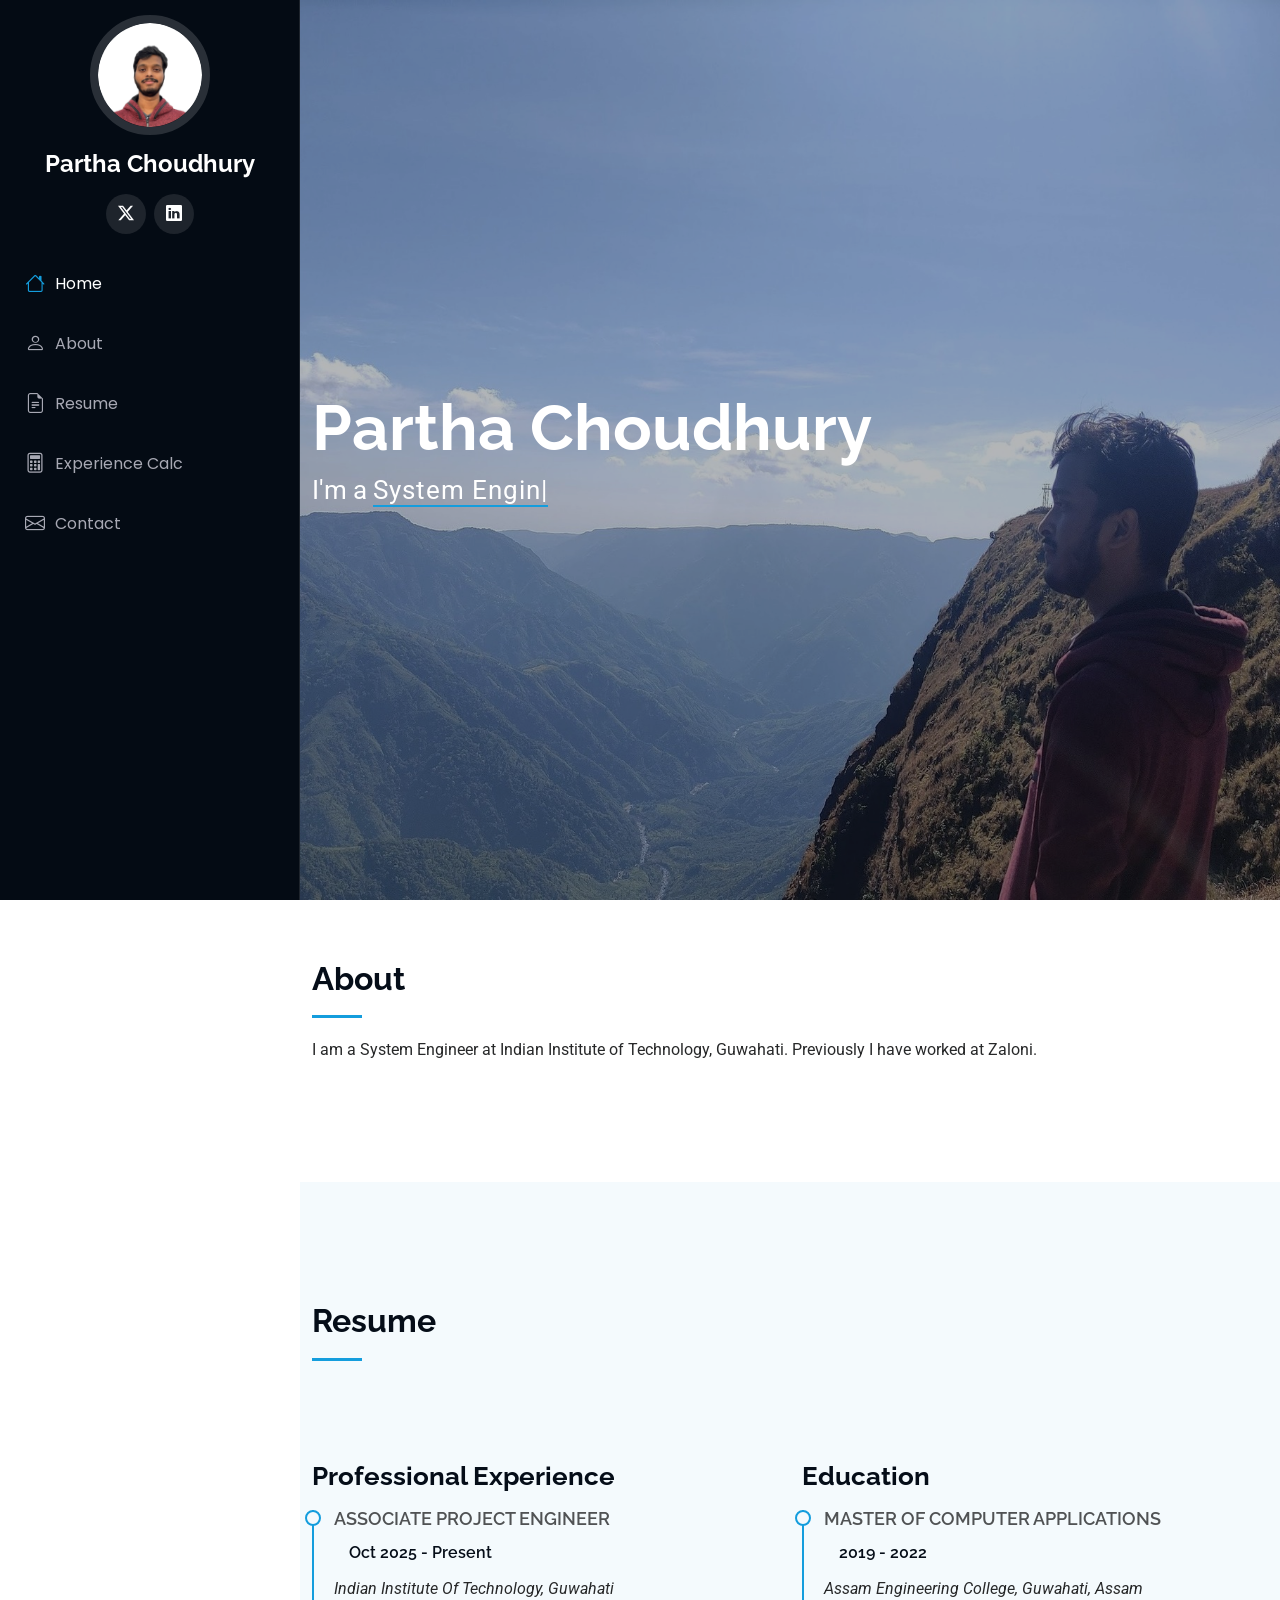
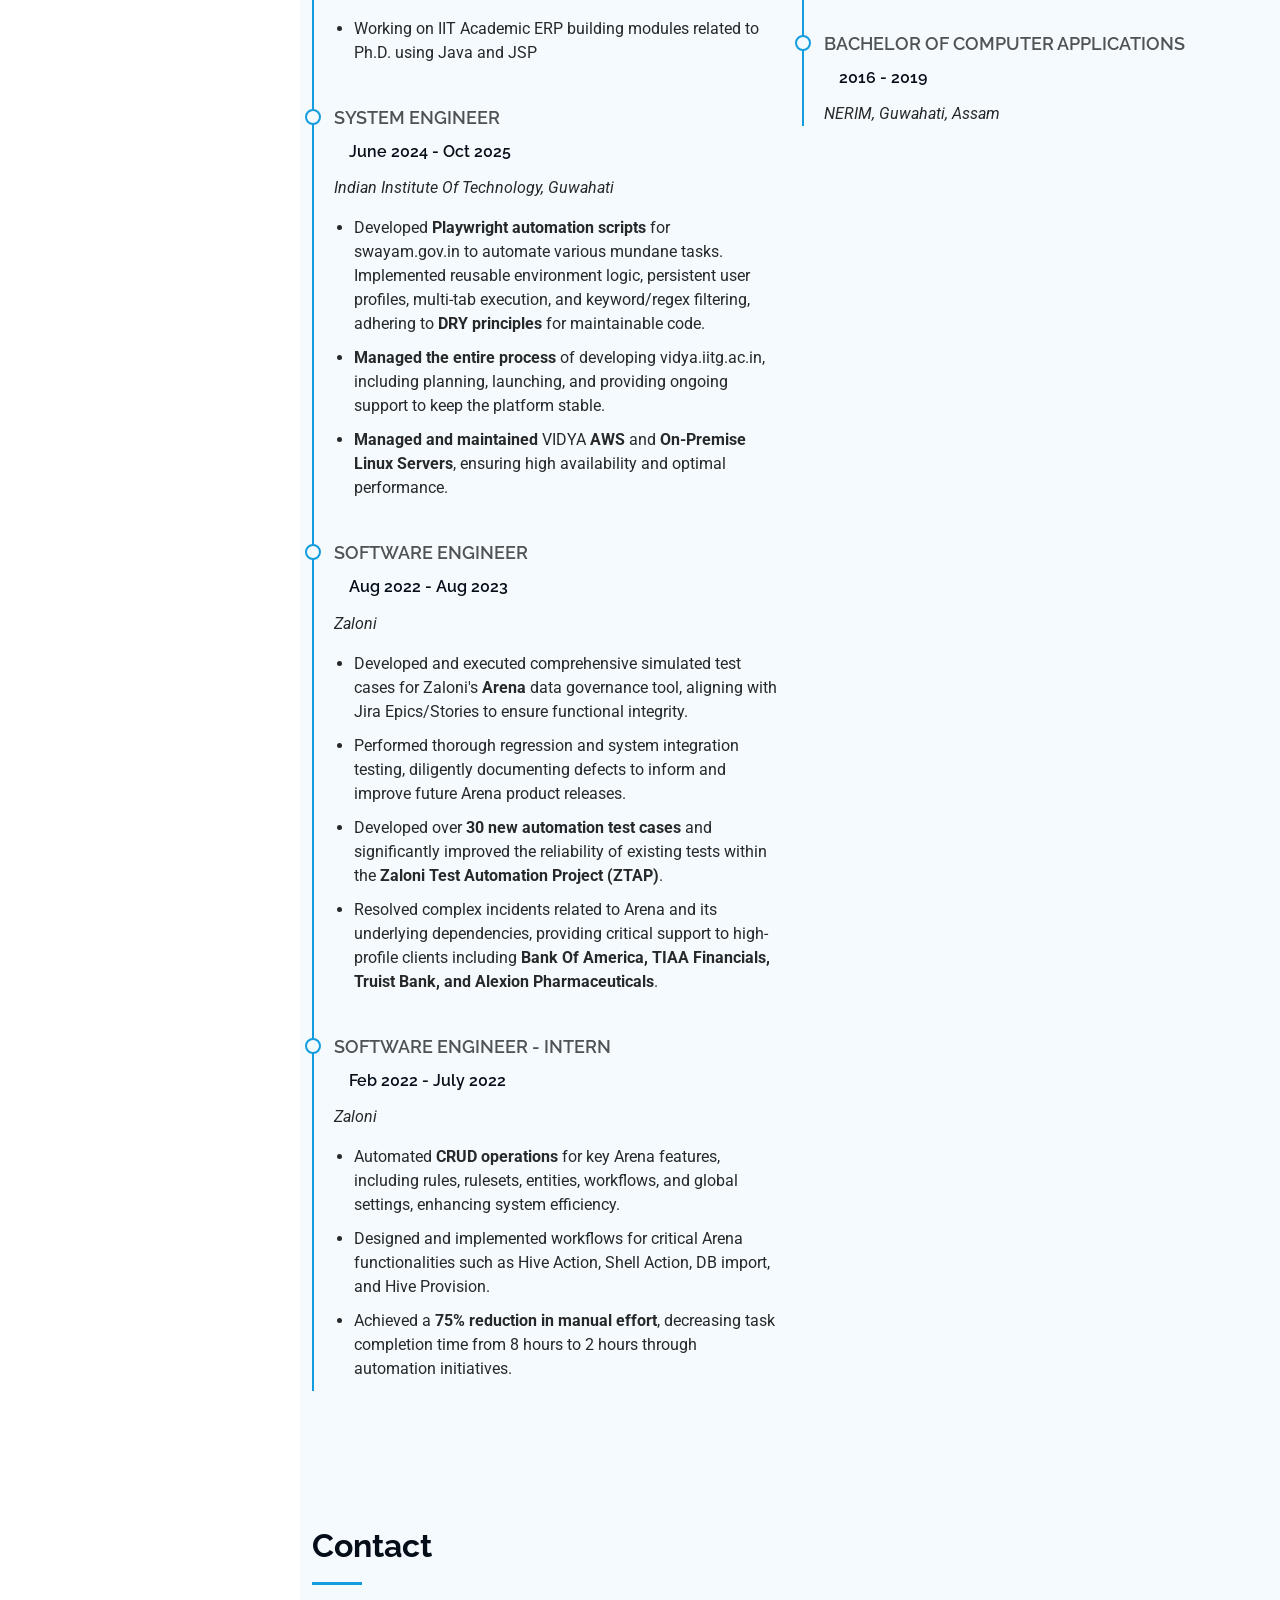
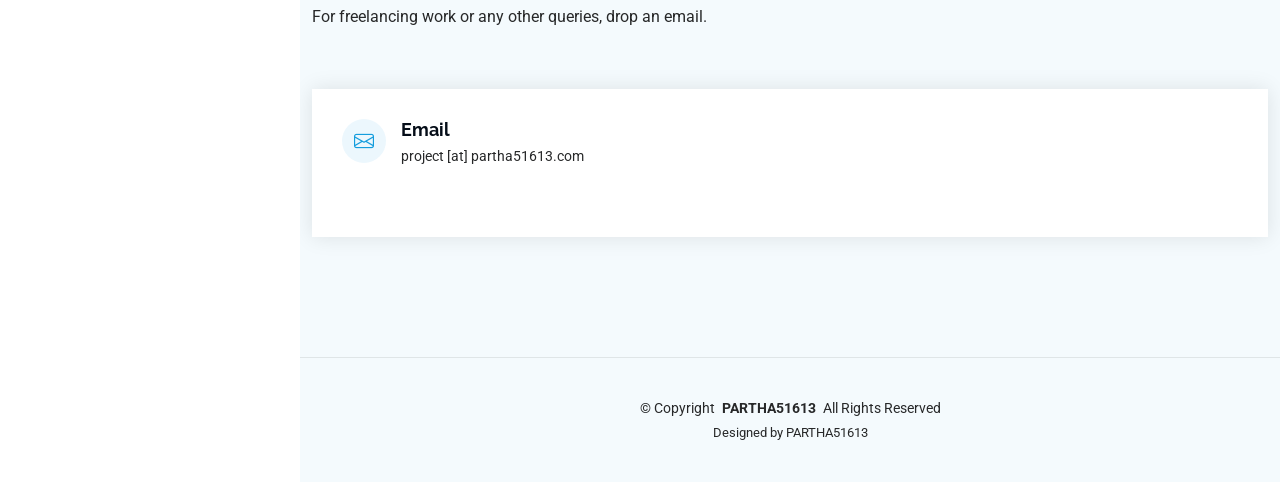
==== commit bc2c7064: "Removed some urls" ====
--- a/index.html
+++ b/index.html
@@ -88,13 +88,6 @@
         <p>I am a System Engineer at Indian Institute of Technology, Guwahati. Previously I have worked at Zaloni.</p>
       </div><!-- End Section Title -->
 
-      <!-- <div class="container" data-aos="fade-up" data-aos-delay="100">
-        <div class="row gy-4 justify-content-center">
-          <div class="col-lg-4">
-            <img src="assets/img/my-profile-img.jpg" class="img-fluid" alt="">
-          </div>
-        </div>
-      </div> -->
     </section><!-- /About Section -->
 
 
@@ -132,8 +125,6 @@
                 <h5>June 2024 - Oct 2025</h5>
                 <p><em>Indian Institute Of Technology, Guwahati</em></p>
                 <ul>
-                  <li><b>Design and develop</b> upcoming CET website. Click <a
-                      href="https://cet-angular-website.vercel.app/">here</a> to preview.</li>
                   <li>Developed <b>Playwright automation scripts</b> for swayam.gov.in to automate various mundane
                     tasks. Implemented reusable environment logic, persistent user profiles, multi-tab execution, and
                     keyword/regex filtering, adhering to <b>DRY principles</b> for maintainable code.</li>
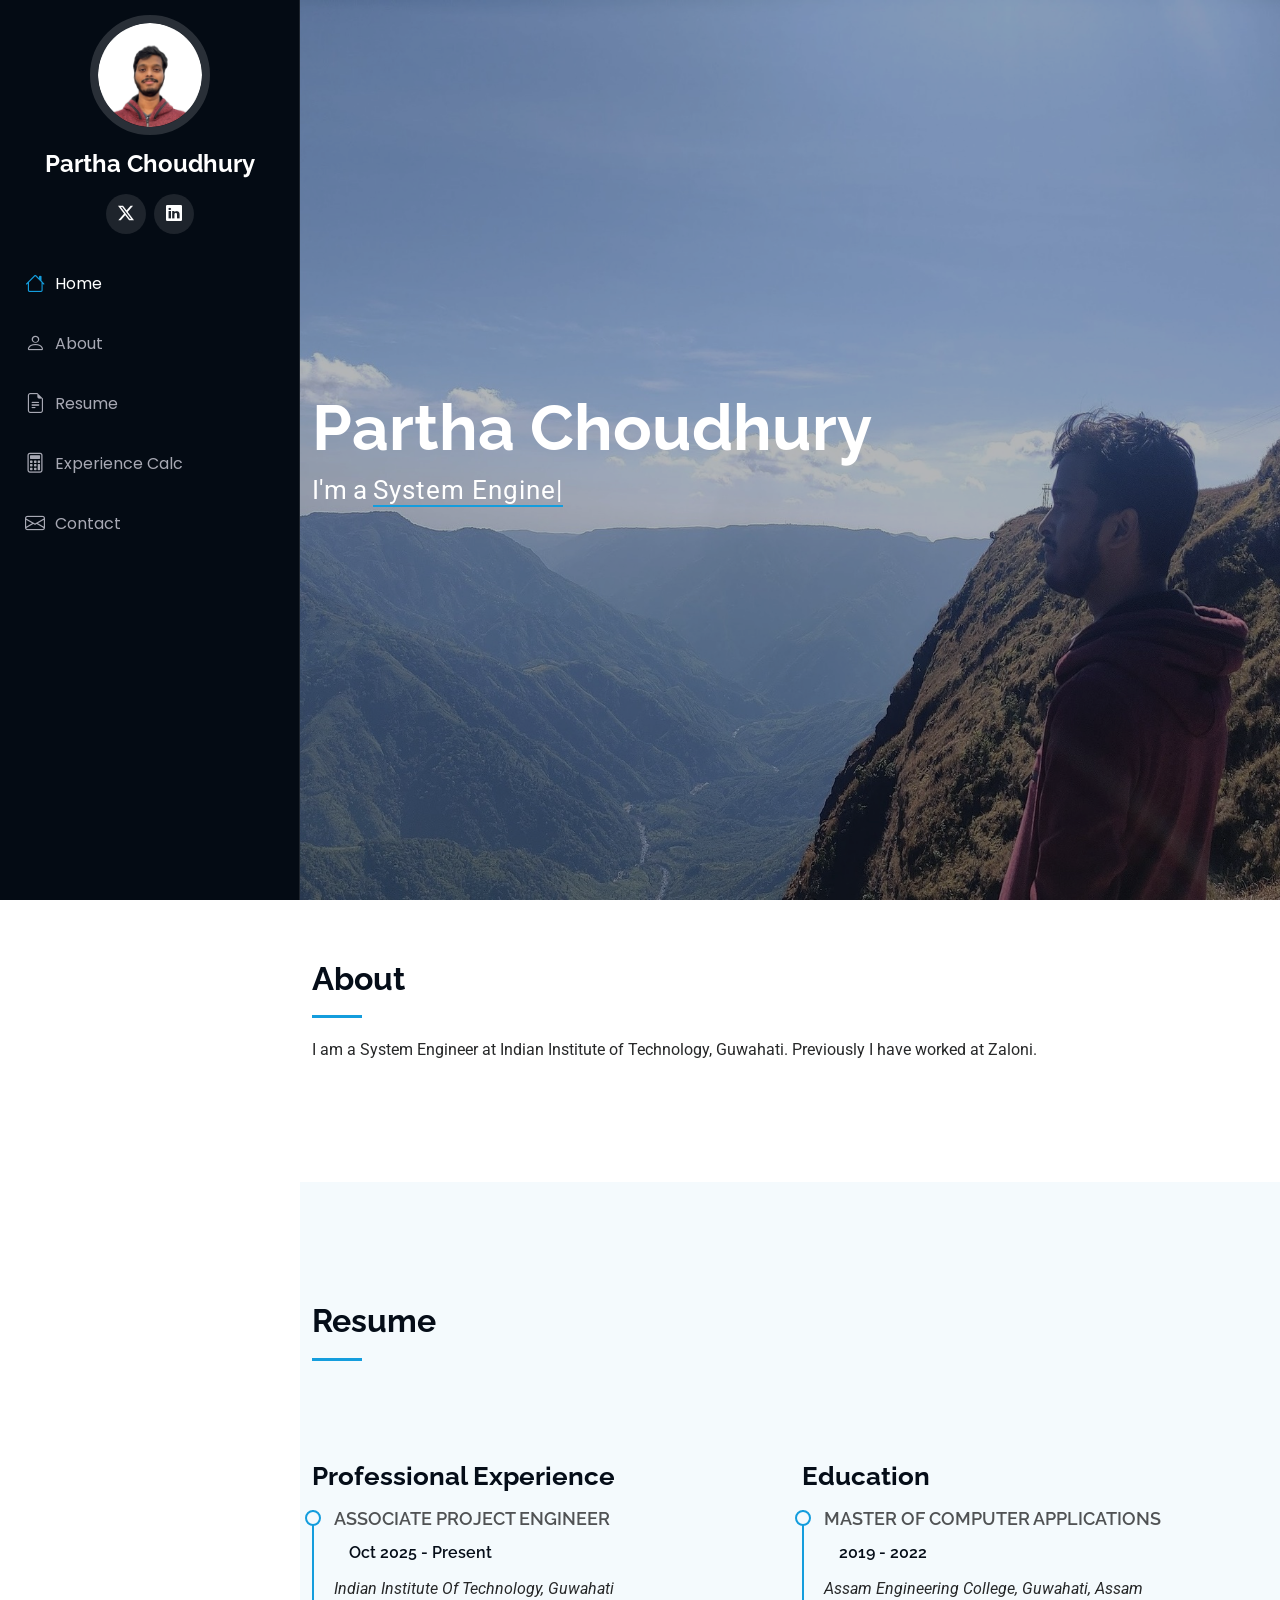
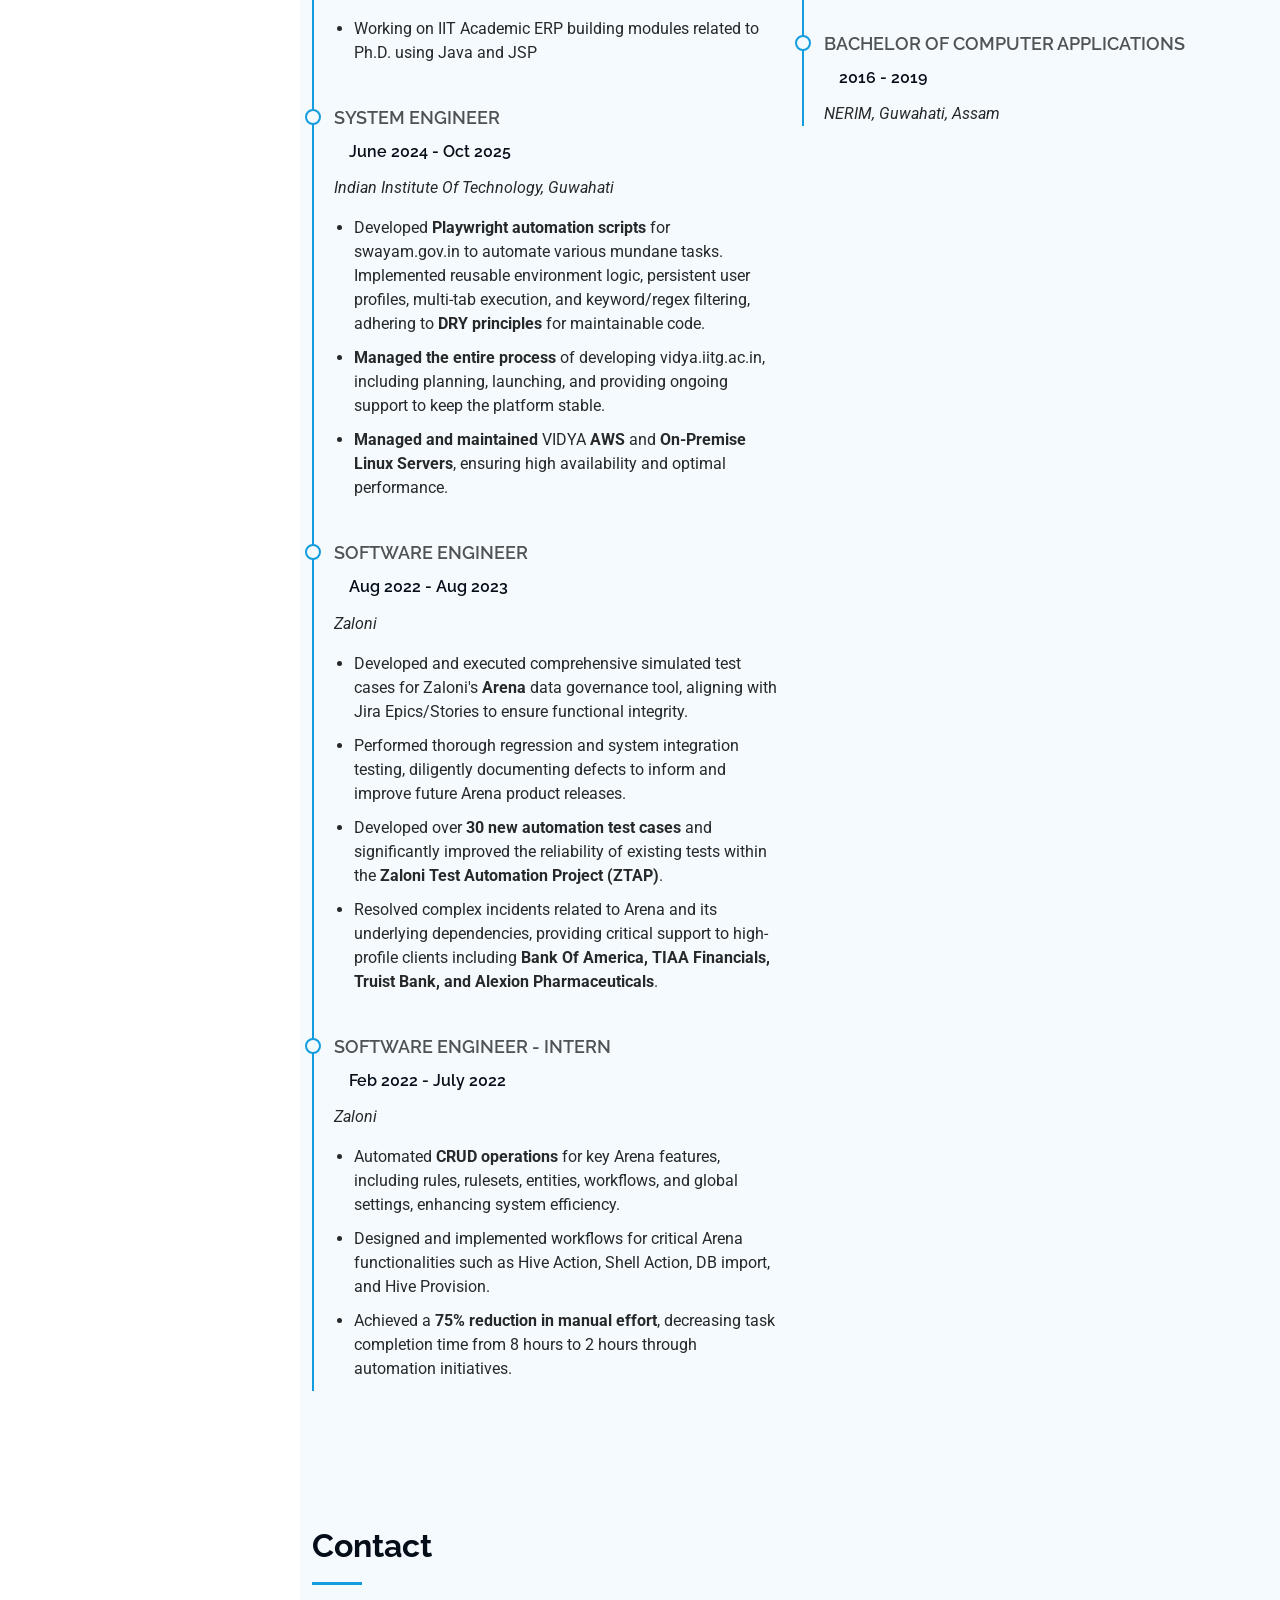
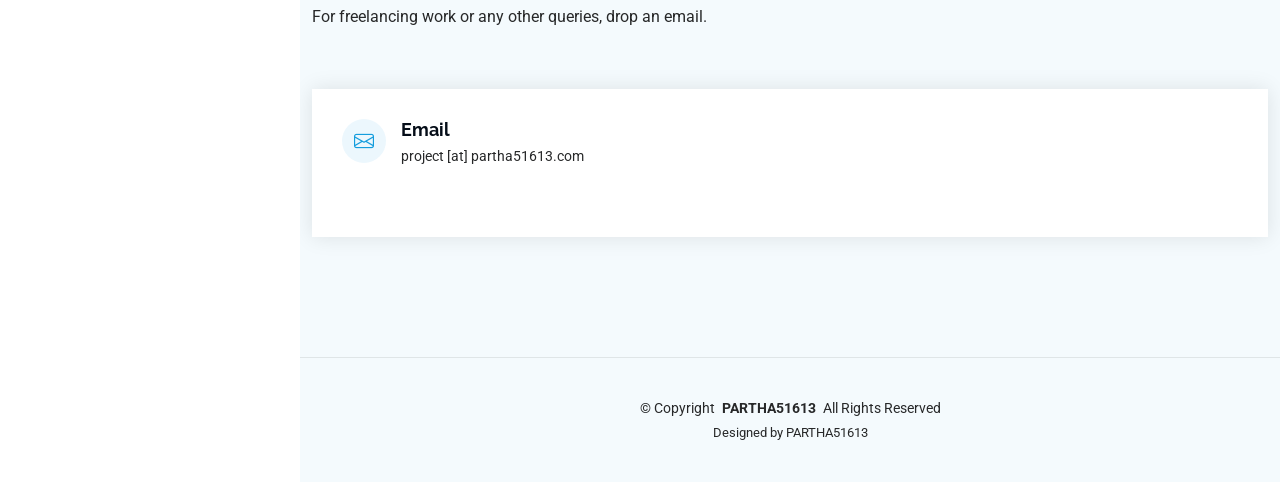
==== commit a1ae3c75: "changed url in navmenu" ====
--- a/index.html
+++ b/index.html
@@ -55,7 +55,7 @@
         <li><a href="#hero" class="active"><i class="bi bi-house navicon"></i>Home</a></li>
         <li><a href="#about"><i class="bi bi-person navicon"></i> About</a></li>
         <li><a href="#resume"><i class="bi bi-file-earmark-text navicon"></i> Resume</a></li>
-        <li><a href="experience_calc.html"><i class="bi bi-calculator navicon"></i> Experience Calc</a></li>
+        <li><a href="expcalc.html"><i class="bi bi-calculator navicon"></i> Experience Calc</a></li>
         <li><a href="#contact"><i class="bi bi-envelope navicon"></i> Contact</a></li>
       </ul>
     </nav>
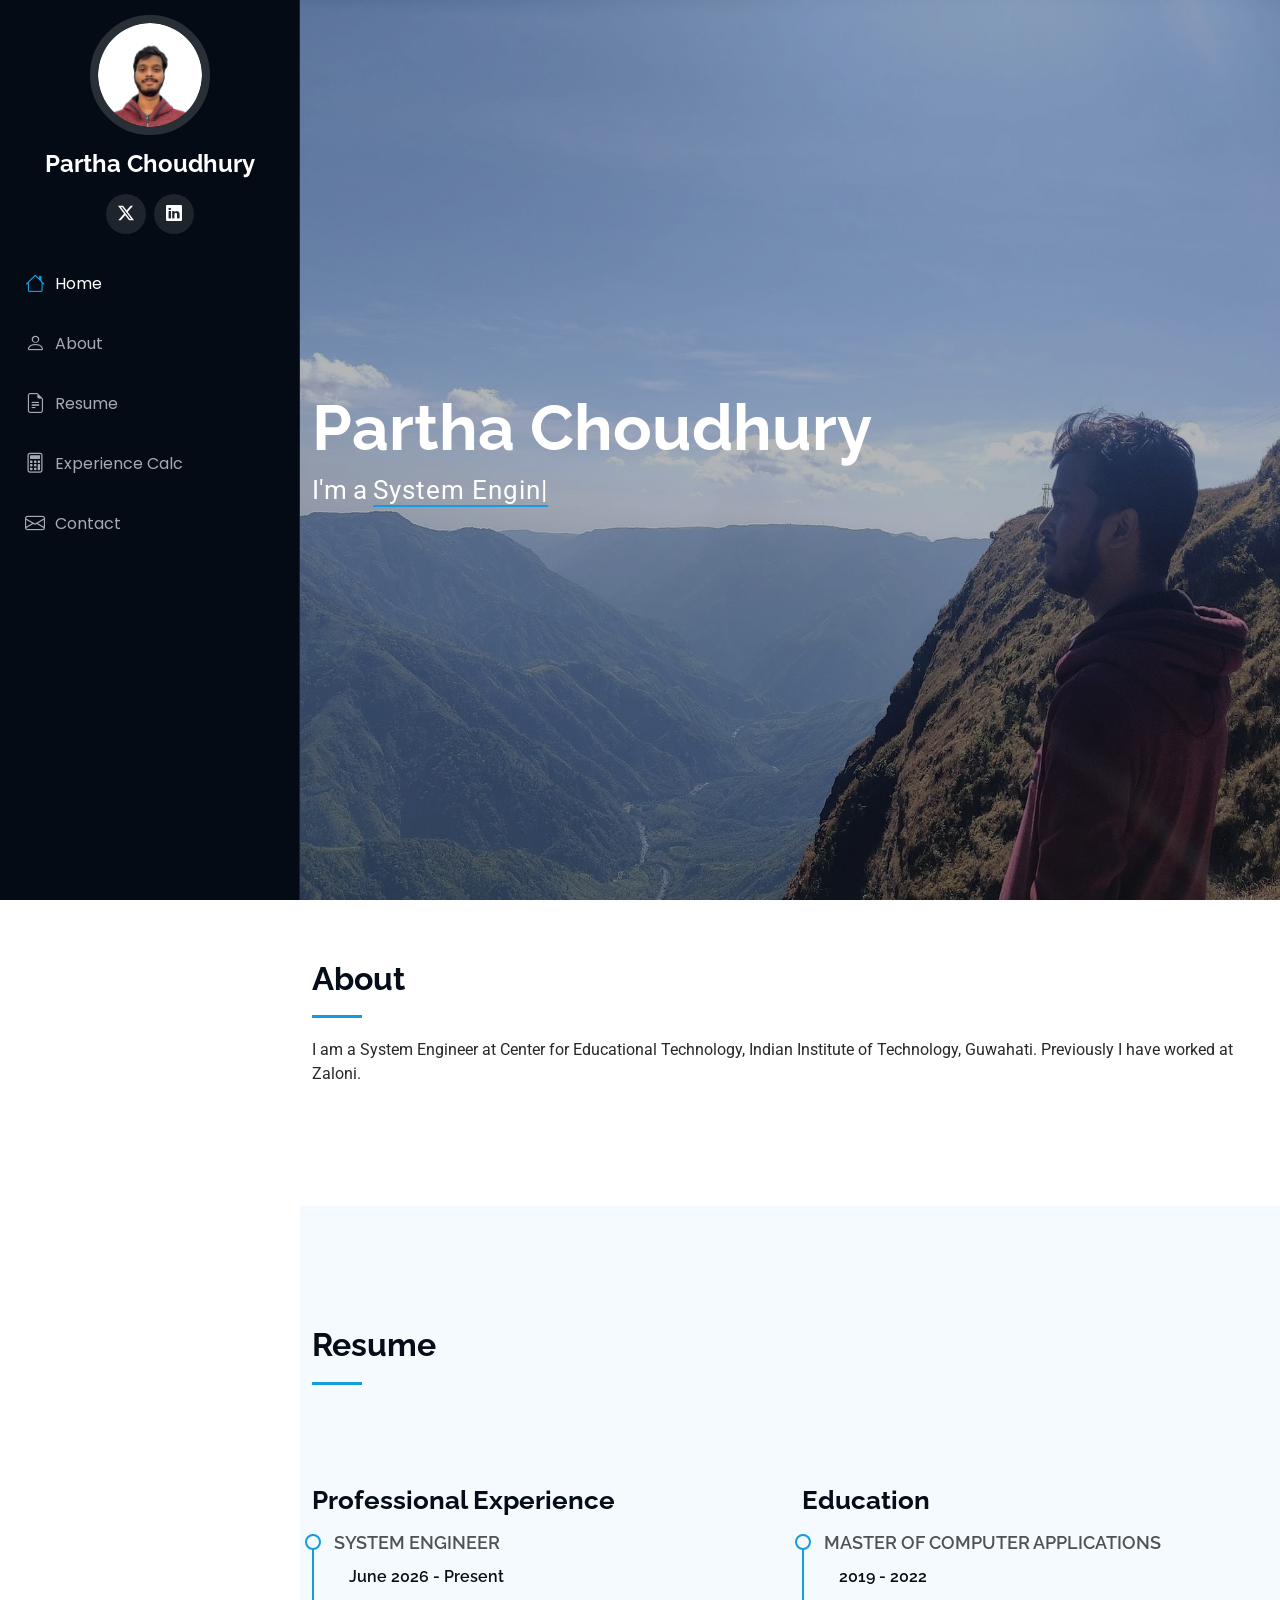
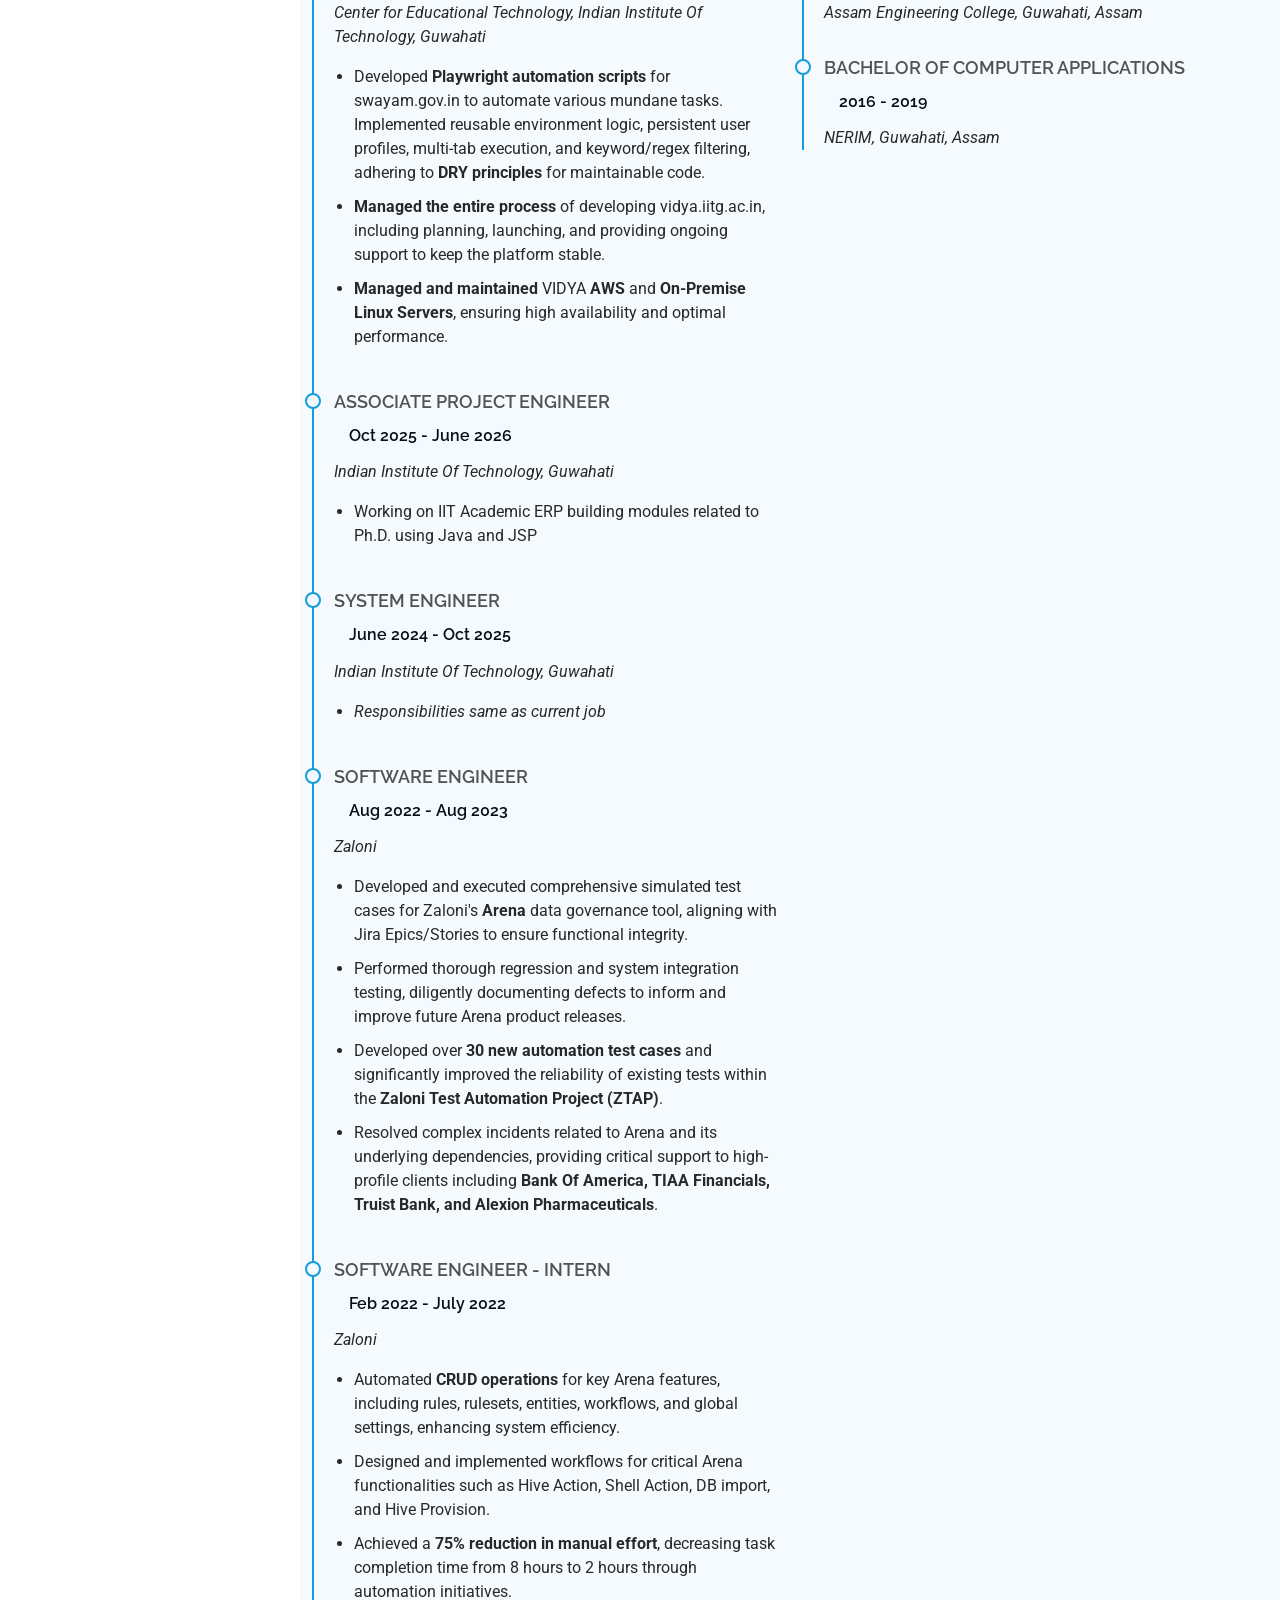
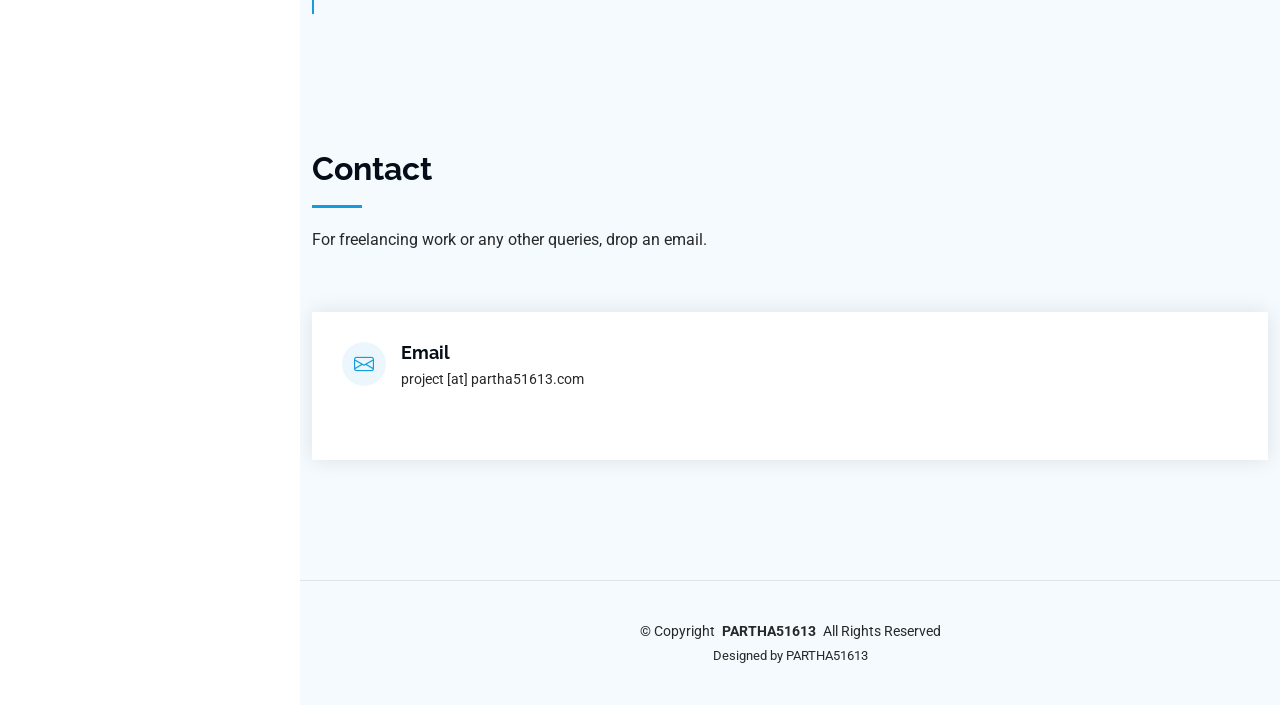
==== commit 114199c7: "fix: Added latest job" ====
--- a/index.html
+++ b/index.html
@@ -85,7 +85,8 @@
       <!-- Section Title -->
       <div class="container section-title" data-aos="fade-up">
         <h2>About</h2>
-        <p>I am a System Engineer at Indian Institute of Technology, Guwahati. Previously I have worked at Zaloni.</p>
+        <p>I am a System Engineer at Center for Educational Technology, Indian Institute of Technology, Guwahati.
+          Previously I have worked at Zaloni.</p>
       </div><!-- End Section Title -->
 
     </section><!-- /About Section -->
@@ -108,22 +109,13 @@
           <div class="row">
             <div class="col-lg-6" data-aos="fade-up" data-aos-delay="200">
               <h3 class="resume-title">Professional Experience</h3>
-              
-
-
-              <div class="resume-item">
-                <h4>Associate Project Engineer</h4>
-                <h5>Oct 2025 - Present</h5>
-                <p><em>Indian Institute Of Technology, Guwahati</em></p>
-                <ul>
-                  <li>Working on IIT Academic ERP building modules related to Ph.D. using Java and JSP</li>
-                </ul>
-              </div>
+
+
 
               <div class="resume-item">
                 <h4>System Engineer</h4>
-                <h5>June 2024 - Oct 2025</h5>
-                <p><em>Indian Institute Of Technology, Guwahati</em></p>
+                <h5>June 2026 - Present</h5>
+                <p><em>Center for Educational Technology, Indian Institute Of Technology, Guwahati</em></p>
                 <ul>
                   <li>Developed <b>Playwright automation scripts</b> for swayam.gov.in to automate various mundane
                     tasks. Implemented reusable environment logic, persistent user profiles, multi-tab execution, and
@@ -132,6 +124,24 @@
                     and providing ongoing support to keep the platform stable.</li>
                   <li><b>Managed and maintained</b> VIDYA <b>AWS</b> and <b>On-Premise Linux Servers</b>, ensuring high
                     availability and optimal performance.</li>
+                </ul>
+              </div>
+
+              <div class="resume-item">
+                <h4>Associate Project Engineer</h4>
+                <h5>Oct 2025 - June 2026</h5>
+                <p><em>Indian Institute Of Technology, Guwahati</em></p>
+                <ul>
+                  <li>Working on IIT Academic ERP building modules related to Ph.D. using Java and JSP</li>
+                </ul>
+              </div>
+
+              <div class="resume-item">
+                <h4>System Engineer</h4>
+                <h5>June 2024 - Oct 2025</h5>
+                <p><em>Indian Institute Of Technology, Guwahati</em></p>
+                <ul>
+                  <li><i>Responsibilities same as current job</i></li>
                 </ul>
 
               </div>
@@ -201,7 +211,7 @@
       </section><!-- /Resume Section -->
 
 
-    <!-- Contact Section -->
+      <!-- Contact Section -->
       <section id="contact" class="contact section">
 
         <!-- Section Title -->
